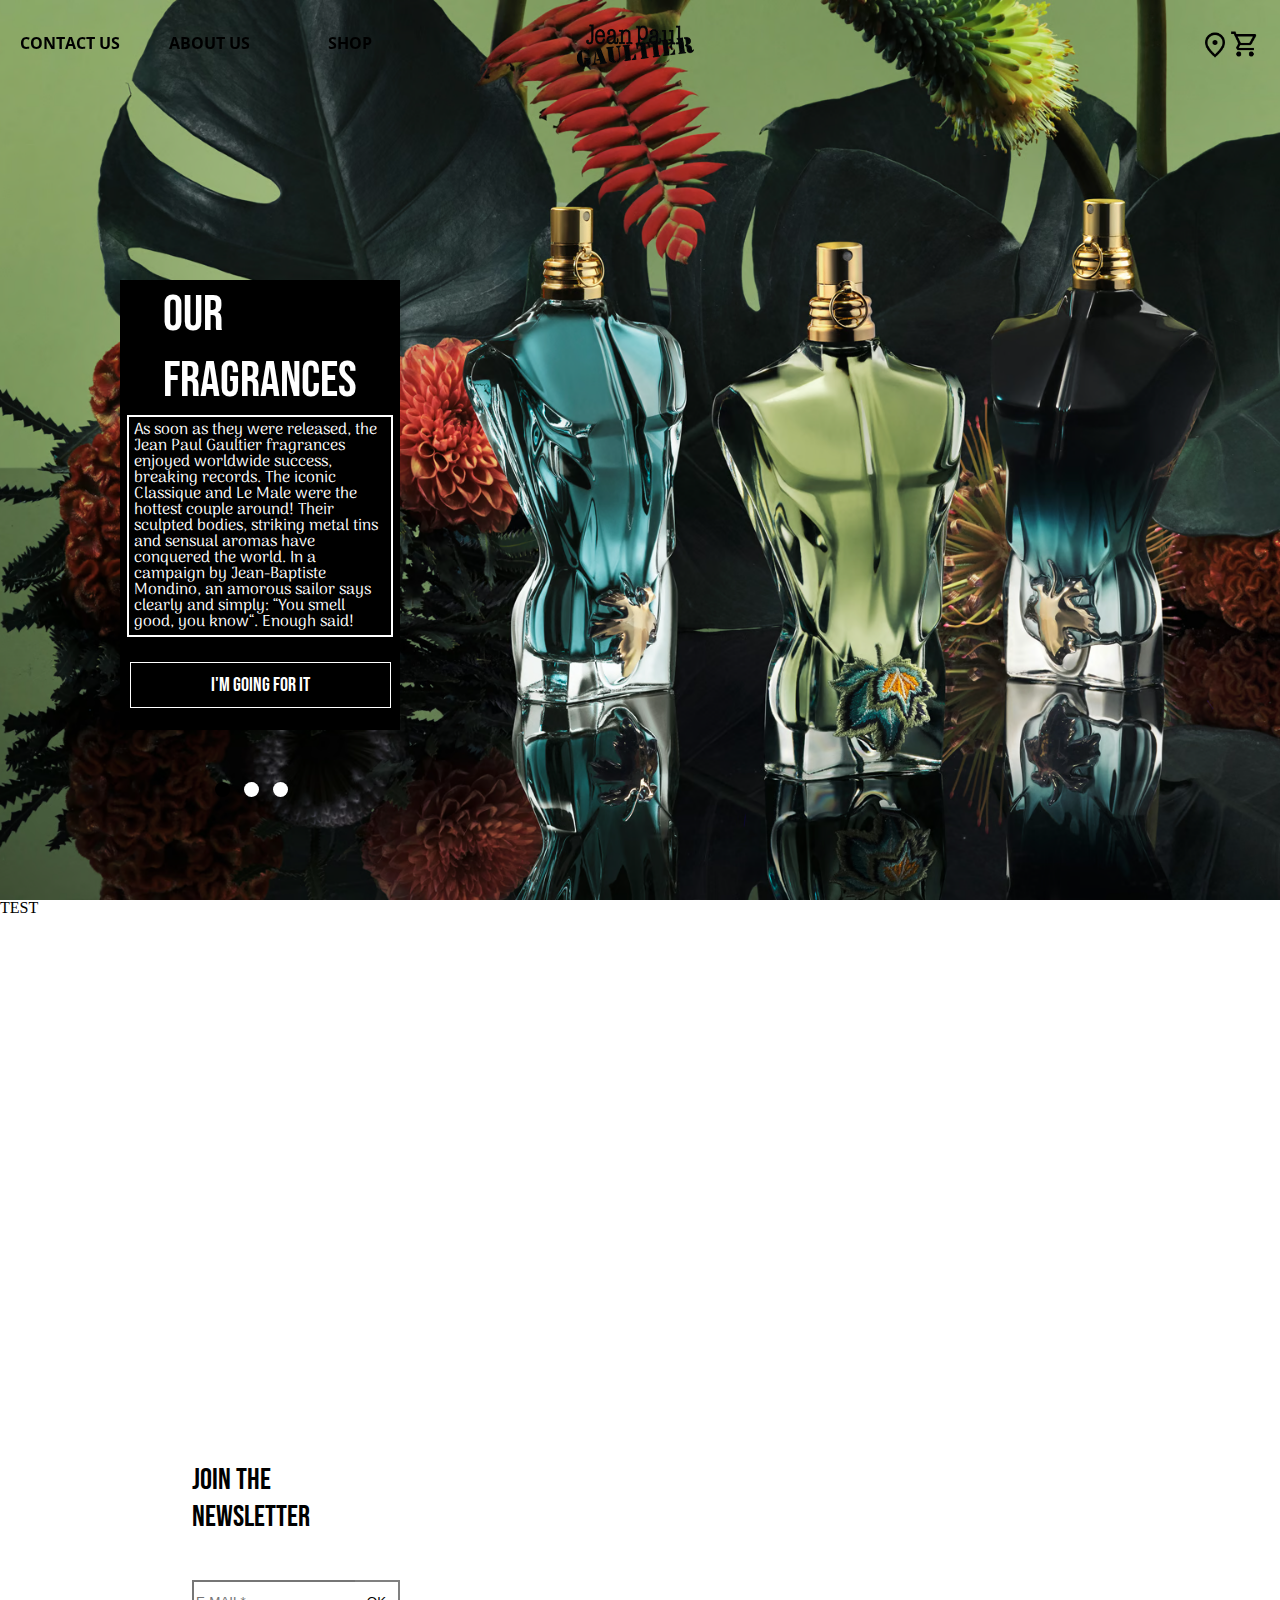
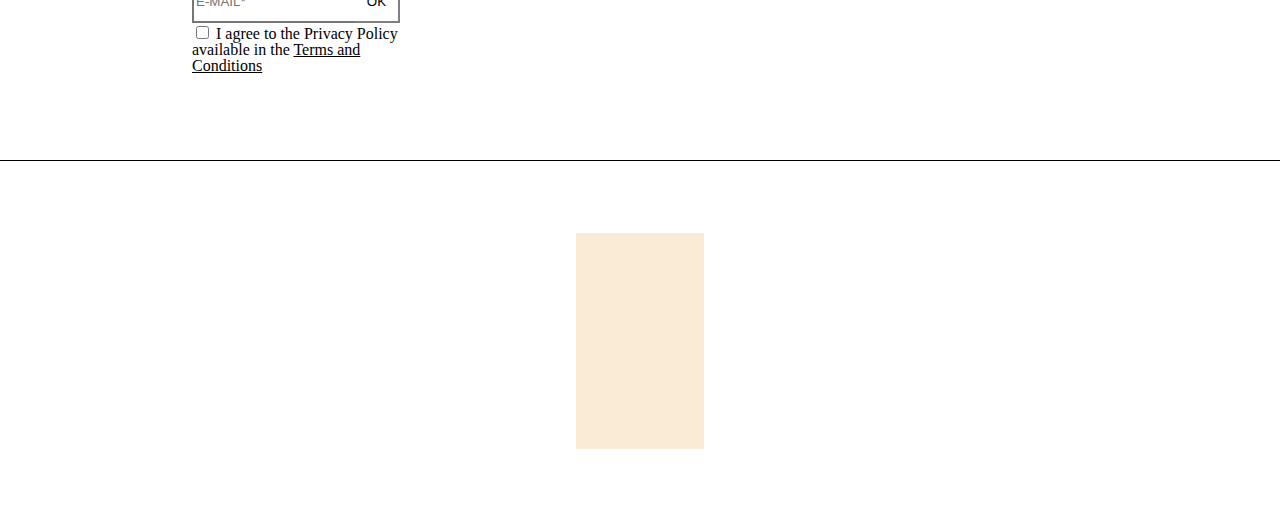
==== Final_Project/index.html @ 3cd8fa8a "Add files via upload" ====
<!doctype html>
<html lang="en">
  
<head>
    <!--Meta datas-->
    <meta charset="utf-8">
    <meta name="viewport" content="width=device-width, initial-scale=1">
    <meta name="description" content="Perfume website">
    <title>Final project</title>
    <meta name="robots" content="noindex, nofollow">
    <link rel="preconnect" href="https://fonts.googleapis.com">
    <link rel="preconnect" href="https://fonts.gstatic.com" crossorigin>
    <link href="https://fonts.googleapis.com/css2?family=Arima:wght@100..700&family=Bebas+Neue&family=Open+Sans:ital,wght@0,300..800;1,300..800&display=swap" rel="stylesheet">
    
    <link rel="stylesheet" href="./CSS/style.css">
    <link rel="stylesheet" href="./CSS/reset.css">
</head>

<body>

<header id="SlideShow">
        
    <section id="TOPheader">
        <div>
            <a href="index.html">CONTACT US</a>
            <a href="index.html">ABOUT US</a>
            <a href="index.html">SHOP</a>
        </div>
        <div>
            <img src="./IMG/Logo.png">
        </div>
        <div>
            <a href="https://www.google.ca/maps/place/Georgian+College/@44.4123166,-79.6716844,16z/data=!3m2!4b1!5s0x882aa372366bb6a5:0xaf35d738add2f7cd!4m6!3m5!1s0x882aa3723e3232f1:0xe6be031a81155c65!8m2!3d44.4123128!4d-79.6691095!16zL20vMDRobWp5?entry=ttu&g_ep=EgoyMDI0MTAxNi4wIKXMDSoASAFQAw%3D%3D">
                <img src="./IMG/location.png">
            </a>
            <button><img src="./IMG/cart.png"></button>
        </div>
    </section>
    
    <div class="slides">
        <div class="slide"></div>
        
        <div class="slide"></div>    
        
        <div class="slide"></div>
        
        <div class="blocks">
            <div class="block1"></div>
            <div class="block2">
                <div>
                    <div>
                        <p>OUR</p><br>
                        <p>FRAGRANCES</p>
                    </div>
                </div>
                <div>
                    <div>
                        <p>As soon as they were released, the Jean Paul Gaultier fragrances enjoyed worldwide success, breaking records. The iconic Classique and Le Male were the hottest couple around! Their sculpted bodies, striking metal tins and sensual aromas have conquered the world. In a campaign by Jean-Baptiste Mondino, an amorous sailor says clearly and simply: “You smell good, you know“. Enough said!</p>
                    </div>
                </div>
                <div>
                    <button>I'M GOING FOR IT</button>
                </div>
            </div>
            <div class="block3"></div>
        </div>

        <div class="dot_container">    
            <span class="dot"></span>
            <span class="dot"></span>
            <span class="dot"></span>
        </div>
    </div>

    

    
    
    
</header>

<p>TEST</p>

<footer>
    <div id="UpperFooter">
        <div id="UpperContainer">
            <div>
                <div>
                    <div>
                        <p>JOIN THE</p>
                        <br>
                        <p>NEWSLETTER</p>
                    </div>
                </div>
                <div>
                    <form action="/submit" method="post" id="emailPost">
                        <input type="email" id="email" name="email" placeholder="E-MAIL*" required>
                        <button type="submit" id="email_submit">OK</button>
                        <input type="checkbox" id="terms" name="terms" required>
                        <label>I agree to the Privacy Policy available in the 
                        <a href="index.html" target="index.html" id="terms_link">Terms and Conditions</a></label>

                      </form>                      
                </div>
            </div>
            <div>

            </div>
            <div>

            </div>
            <div>

            </div>
        </div>
    </div>
    <div id="LowFooter">
        <div id="LowContainer">

        </div>
    </div>
</footer>

<script src="JS/java.js"></script>
</body>
---- Final_Project/CSS/style.css ----
html, body {
    height: 100%;
    margin: 0;
    padding: 0;
}

#SlideShow {
    position: relative; 
    width: 100%;
    height: 100vh; 
    overflow: hidden; 
}

p{
    height:500px;
}

.slide {
    position: absolute; /* Allows stacking on top of each other */
    width: 100%;
    height: 100vh;
    background-size: cover; 
    background-position: center; 
    background-repeat: no-repeat;
    opacity: 0; /* Hide all slides initially */
    transition: opacity 1s ease;
}

.active {
    opacity: 1; /* Show the active slide */
}

/* Ensure your background images are set correctly */
.slide:nth-child(1) {
    background-image: url('../IMG/Background1.avif');
}

.slide:nth-child(2) {
    background-image: url('../IMG/Background2.avif');
}

.slide:nth-child(3) {
    background-image: url('../IMG/Background3.avif');
}


.dot_container{
    position: absolute;
    bottom: 100px;
    left: 210px;
    text-align: center;
    z-index: 9;
}

.dot{
    display: inline-block;
    height: 15px;
    width: 15px;
    margin: 0 5px;
    border-radius: 50%;
    z-index: 10;
    background-color: white;
    cursor: pointer;
}

.dot_active{
    background-color: black;
}

.blocks{
    width: 280px;
    height: 450px;
    z-index: 9;
    position: absolute;
    bottom: 170px;
    left:120px;
}

.block1{
    position: absolute;
    width: 100%;
    height: 100%;
    display: none;
}

.block2{
    position: absolute;
    background-color: black;
    width: 100%;
    height: 100%;
    /*display: none;*/
}

.block2>div:nth-child(1){
    width: 100%;
    height: 30%;
    display:flex;
    align-items:center;
    justify-content:center
}

.block2>div:nth-child(2){
    width: 100%;
    height: 50%;
    display:flex;
    align-items:flex-start;
    justify-content:center;
}

.block2>div:nth-child(2)>div{
    display:flex;
    align-items:center;
    width:90%;
    border: 2px solid white;
    padding:5px
}

.block2>div:nth-child(1)>div>p{
    color: white;
    font-size:50px;
    height:30%;
    font-family: 'Bebas Neue';
}

.blocks2>div:nth-child(1){
    display:flex;
    flex-direction:column;
}

.block2>div:nth-child(2)>div>p{
    color:white;
    height: 50%;
    font-family: 'Arima';
}

.block2>div:nth-child(3){
    height:20%;
    display:flex;
    justify-content:center;
    align-items:center;
}

.block2>div:nth-child(3)>button{
    background-color:black;
    color:white;
    padding-top:10px;
    padding-bottom:10px;
    padding-right:80px;
    padding-left:80px;
    border: 1px solid white;
    font-size:20px;
    cursor: pointer;
    transition: background-color 0.25s;
    font-family: 'Bebas Neue';
}

.block2>div:nth-child(3)>button:hover{
    background-color: white;
    color: black;
}

.block3{
    position: absolute;
    width: 100%;
    height: 100%;
    display: none;
}

.block_active{
    display: block;
}




/* Header Styling */
/* Header style */
#TOPheader {
    display: flex;
    align-items: center;
    justify-content: center;
    width: 100%;
    height: 10vh;
    position: fixed;
    top: 0;
    left: 0;
    z-index: 10;
    transition: background-color 0.5s ease; /* Smooth transition for background-color */
}

/* Transparent header when scrolled */
.white {
    background-color: white; /* Fully transparent */
}



#TOPheader>div{
    display: flex;
    width: 33.3%;
    height: 100%;
    justify-content: center;
    align-items: center;
}



#TOPheader>div:nth-child(1)>a{
    width:33.3%;
    text-align:center;
    position: relative;
    padding-bottom: 5px;
}

#TOPheader > div:nth-child(1) > a::after {
    content: ""; 
    display: block; 
    width: 100%;
    height: 3px;
    background-color: black; 
    position: absolute;
    bottom: 0;
    left: 0;
    transform: scaleX(0);
    transition: transform 0.3s ease;
}

#TOPheader > div:nth-child(1) > a:hover::after {
    transform: scaleX(1);
}

#TOPheader>div>a{
    
    text-decoration: none;
    color: black;
    font-family: "Open Sans";
    font-weight:bold;
}


#TOPheader>div>img{
    width:35%
}

#TOPheader>div:nth-child(3){
    display:flex;
    justify-content:flex-end;
    padding-right:20px;
    width:20
}

#TOPheader>div>a{
    width: 30px;
    float:right
}

#TOPheader>div>a>img{
    width: 100%;
    float:right
}

#TOPheader>div>button{
    padding: 0;           
    border: none;          
    background: none;
    cursor: pointer;
    width:30px;
}


#TOPheader>div>button>img{
    width:100%;
    height:100%;
}

/*Footer*/


footer {
    height: 80vh; /* 30% of the viewport height */
    width: 100%;
    background-color: white; /* Optional: helps visualize the footer */
}

#UpperFooter{
    display: flex;
    height:50%;
    width:100%;
    align-items: center;
    justify-content:center;
    border-bottom-width:1px;
    border-color:black;
    border-style:solid;
}

#UpperContainer{
    display: flex;
    height:80%;
    width: 70%;
    background-color:white
}

#UpperContainer>div{
    width: 25%;
    height: 100%;
}

#UpperContainer>div:nth-child(1){
    background-color: white;
}


#UpperContainer>div:nth-child(1)>div{
    height:50%;
    width:100%;
}

#UpperContainer>div:nth-child(1)>div:nth-child(1){
    display:flex;
    align-items:center;
    justify-content:flex-start;
}

#UpperContainer>div:nth-child(1)>div>div{
    height:60%;
    width:100%;
    font-family: 'Bebas Neue';
    text-align:left;
}

#UpperContainer>div:nth-child(1)>div>div>p{
  height:25%;
  font-size:30px;
}


#email{
    border-style:solid;
    border-right-style:none;
    padding-top:12px;
    padding-bottom:12px;
    width:70%;
    text-align:left;
    float:left;
}

#email:focus{
    border-color: black;
    box-shadow: none;
}


#email_submit{
    background-color:white;
    color:black;
    text-align:center;
    border-style:solid;
    border-left-style:none;   
    padding-top:12px;
    padding-bottom:12px;
    padding-right:12px;
    padding-left:12px;
    border-color: gray;
    transition: background-color 0.25s;
}

#terms_link{
    color:black;
}

#emailPost>label{
    padding-top: 10px;
}

#email_submit:hover{
    background-color: black;
    color: white;
    border-color: black;
}

#UpperContainer>div:nth-child(2){
    background-color: white;
}

#UpperContainer>div:nth-child(3){
    background-color: white;
}

#UpperContainer>div:nth-child(4){
    background-color: white;
}

#LowFooter{
    display: flex;
    height:50%;
    width:100%;
    align-items: center;
    justify-content: center;
}

#LowContainer{
    width:10%;
    height:60%;
    background-color:antiquewhite
}
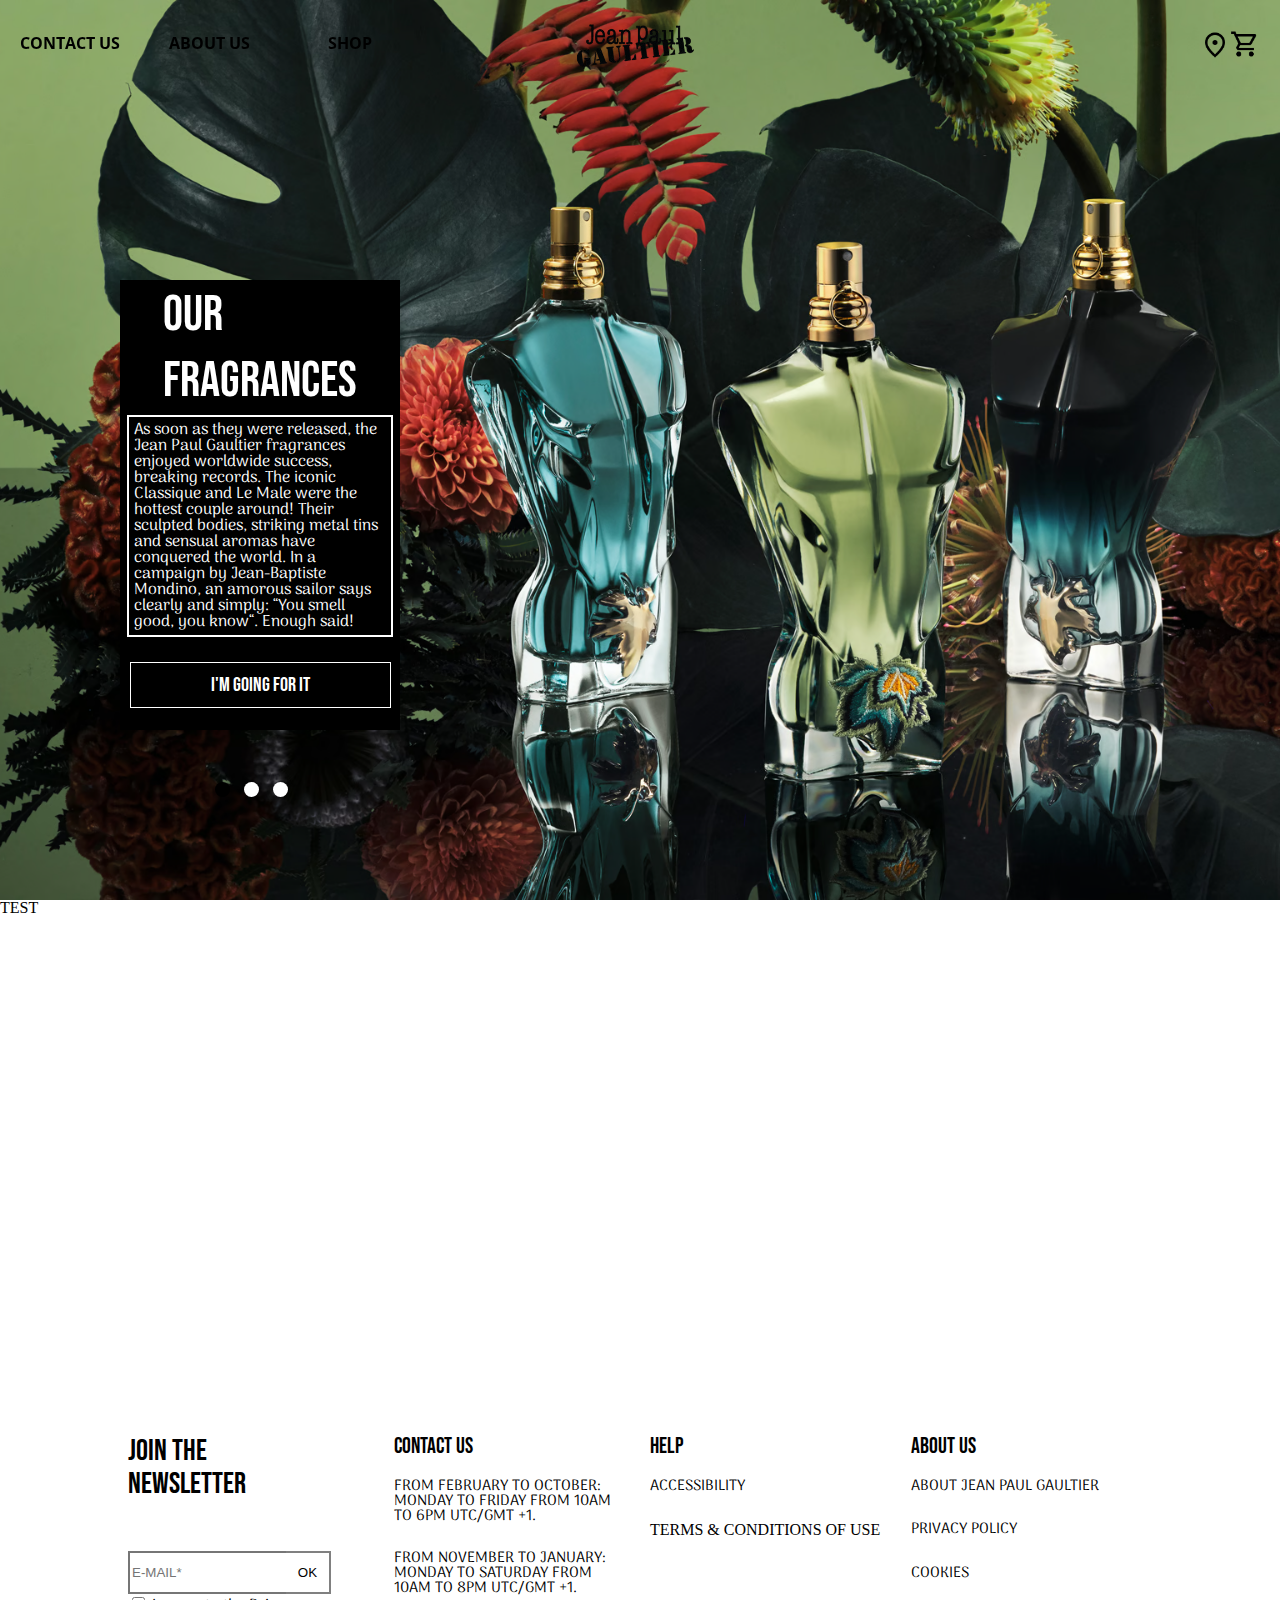
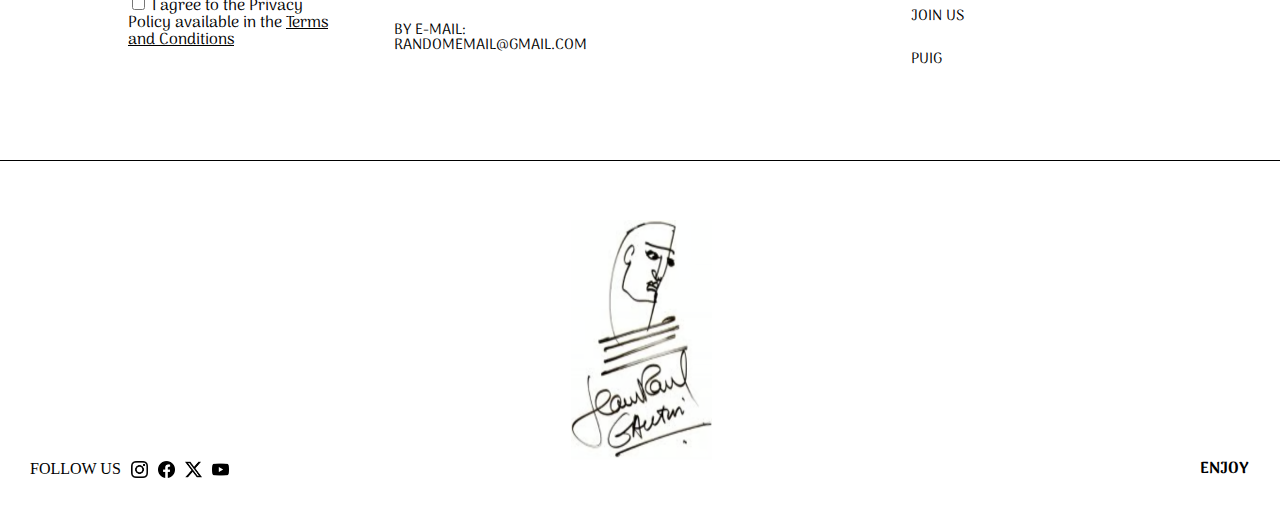
==== commit 5fcf3188: "Add files via upload" ====
--- a/Final_Project/index.html
+++ b/Final_Project/index.html
@@ -5,7 +5,7 @@
     <!--Meta datas-->
     <meta charset="utf-8">
     <meta name="viewport" content="width=device-width, initial-scale=1">
-    <meta name="description" content="Perfume website">
+    <meta name="description" content="Perfume website-Main">
     <title>Final project</title>
     <meta name="robots" content="noindex, nofollow">
     <link rel="preconnect" href="https://fonts.googleapis.com">
@@ -19,24 +19,10 @@
 <body>
 
 <header id="SlideShow">
-        
-    <section id="TOPheader">
-        <div>
-            <a href="index.html">CONTACT US</a>
-            <a href="index.html">ABOUT US</a>
-            <a href="index.html">SHOP</a>
-        </div>
-        <div>
-            <img src="./IMG/Logo.png">
-        </div>
-        <div>
-            <a href="https://www.google.ca/maps/place/Georgian+College/@44.4123166,-79.6716844,16z/data=!3m2!4b1!5s0x882aa372366bb6a5:0xaf35d738add2f7cd!4m6!3m5!1s0x882aa3723e3232f1:0xe6be031a81155c65!8m2!3d44.4123128!4d-79.6691095!16zL20vMDRobWp5?entry=ttu&g_ep=EgoyMDI0MTAxNi4wIKXMDSoASAFQAw%3D%3D">
-                <img src="./IMG/location.png">
-            </a>
-            <button><img src="./IMG/cart.png"></button>
-        </div>
-    </section>
+ 
     
+<div id="GlobalHeader"></div>
+ 
     <div class="slides">
         <div class="slide"></div>
         
@@ -45,7 +31,6 @@
         <div class="slide"></div>
         
         <div class="blocks">
-            <div class="block1"></div>
             <div class="block2">
                 <div>
                     <div>
@@ -62,7 +47,6 @@
                     <button>I'M GOING FOR IT</button>
                 </div>
             </div>
-            <div class="block3"></div>
         </div>
 
         <div class="dot_container">    
@@ -81,45 +65,7 @@
 
 <p>TEST</p>
 
-<footer>
-    <div id="UpperFooter">
-        <div id="UpperContainer">
-            <div>
-                <div>
-                    <div>
-                        <p>JOIN THE</p>
-                        <br>
-                        <p>NEWSLETTER</p>
-                    </div>
-                </div>
-                <div>
-                    <form action="/submit" method="post" id="emailPost">
-                        <input type="email" id="email" name="email" placeholder="E-MAIL*" required>
-                        <button type="submit" id="email_submit">OK</button>
-                        <input type="checkbox" id="terms" name="terms" required>
-                        <label>I agree to the Privacy Policy available in the 
-                        <a href="index.html" target="index.html" id="terms_link">Terms and Conditions</a></label>
-
-                      </form>                      
-                </div>
-            </div>
-            <div>
-
-            </div>
-            <div>
-
-            </div>
-            <div>
-
-            </div>
-        </div>
-    </div>
-    <div id="LowFooter">
-        <div id="LowContainer">
-
-        </div>
-    </div>
-</footer>
+<div id="GlobalFooter"></div>
 
 <script src="JS/java.js"></script>
 </body>--- a/Final_Project/CSS/style.css
+++ b/Final_Project/CSS/style.css
@@ -11,6 +11,7 @@
     overflow: hidden; 
 }
 
+/*remove later*/
 p{
     height:500px;
 }
@@ -138,6 +139,25 @@
     display:flex;
     justify-content:center;
     align-items:center;
+}
+
+.block1>div:nth-child(3)>button{
+    background-color:black;
+    color:white;
+    padding-top:10px;
+    padding-bottom:10px;
+    padding-right:80px;
+    padding-left:80px;
+    border: 1px solid white;
+    font-size:20px;
+    cursor: pointer;
+    transition: background-color 0.25s;
+    font-family: 'Bebas Neue';
+}
+
+.block1>div:nth-child(3)>button:hover{
+    background-color: white;
+    color: black;
 }
 
 .block2>div:nth-child(3)>button{
@@ -154,7 +174,27 @@
     font-family: 'Bebas Neue';
 }
 
+
 .block2>div:nth-child(3)>button:hover{
+    background-color: white;
+    color: black;
+}
+
+.block3>div:nth-child(3)>button{
+    background-color:black;
+    color:white;
+    padding-top:10px;
+    padding-bottom:10px;
+    padding-right:80px;
+    padding-left:80px;
+    border: 1px solid white;
+    font-size:20px;
+    cursor: pointer;
+    transition: background-color 0.25s;
+    font-family: 'Bebas Neue';
+}
+
+.block3>div:nth-child(3)>button:hover{
     background-color: white;
     color: black;
 }
@@ -273,6 +313,172 @@
     height:100%;
 }
 
+/*Main start*/
+
+/*Main end*/
+
+/*Product 1 start*/
+
+/*Product 1 end*/
+
+#MastheadP2{
+    position: relative; 
+    width: 100%;
+    height: 100vh; 
+    overflow: hidden;
+    background-image: url("../IMG/Product2IMG.jpg");
+    background-size: cover;
+    background-position: center;
+    background-repeat: no-repeat;
+}
+
+#P2block{
+    width: 280px;
+    height: 450px;
+    z-index: 9;
+
+    position: absolute;
+    bottom: 120px;
+    right:120px;
+    background-color: black;
+}
+
+#P2block>div:nth-child(1){
+    width: 100%;
+    height: 30%;
+    padding-bottom: 10px;
+}
+
+#P2block>div:nth-child(2){
+    width: 100%;
+    height: 70%;
+    padding-top: 10px;
+    text-align: left;
+}
+
+#P2block>div:nth-child(1){
+    display: flex;
+    justify-content: right;
+    align-items: center;
+}
+
+#P2block>div>div{
+    height: 50%;
+    width: 90%;
+    text-align: left;
+}
+
+#P2block>div>div>p{
+    height: 10%;
+    width: 85%;
+    color: white;
+    font-size: 50px;
+    font-family: 'Bebas Neue';
+}
+
+#P2block>div:nth-child(2)>p{
+    width:100%;
+    height: 10%;
+    width: 85%;
+    color: white;
+    font-size: 19px;
+    font-family: 'Arima';
+    padding-left: 20px;
+    font-weight: bold;
+    letter-spacing: 1px;
+}
+
+#MainContainer{
+    display: flex;
+    height:100vh;
+    width:100%;
+    padding-top: 10px;
+}
+
+#MainContainer>div{
+    height:100%;
+    width:50%;
+    display: flex;
+    justify-content: center;
+    align-items: center;
+}
+
+#leftDIV>img{
+    height: 90%;
+    width: auto;
+}
+
+#P2buyBlock{
+    height:70%;
+    width:50%;
+    background-color: #8C3E92;
+}
+
+#P2buyBlock>div:nth-child(1){
+    display: flex;
+    height: 50%;
+    width: 100%;
+    align-items: center;
+    justify-content: center;
+    padding-top: 15px;
+}
+
+#P2buyBlock>div:nth-child(1)>video{
+   height: 100%;
+   width: 100%;
+}
+
+#P2buyBlock>div:nth-child(2){
+    width: 100%;
+    height: 15%;
+    text-align: center;
+    padding-top: 10px;
+}
+
+#P2buyBlock>div:nth-child(2)>p:nth-child(1){
+    font-family: 'Bebas Neue';
+    font-size: 45px;
+    width: 100%;
+    height: 50%;
+}
+
+#P2buyBlock>div:nth-child(2)>p:nth-child(2){
+    font-family: 'Bebas Neue';
+    font-size: 20px;
+    width: 100%;
+    height: 50%;
+    padding-top: 5px;
+}
+
+#P2buyBlock>div:nth-child(3){
+    width: 100%;
+    height: 10%;
+    display: flex;
+    justify-content: space-around;
+    align-items: center;
+}
+
+    #P2buyBlock>div:nth-child(3)>button{
+        width: 60px;
+        height: 60px;
+        border: 2px solid black; 
+        font-family: 'Bebas Neue';
+        font-size: large;
+        transition: background-color 0.25s, color 0.25s, box-shadow 0.3s; 
+
+    }
+
+    #P2buyBlock>div:nth-child(3)>button:hover{
+        color: white;
+        background-color: black;
+    }
+
+
+
+
+
+
+
 /*Footer*/
 
 
@@ -296,29 +502,59 @@
 #UpperContainer{
     display: flex;
     height:80%;
-    width: 70%;
+    width: 80%;
     background-color:white
 }
 
-#UpperContainer>div{
+#UpperContainer>div:nth-child(1){
     width: 25%;
     height: 100%;
-}
-
-#UpperContainer>div:nth-child(1){
+    padding-right: 10px;
     background-color: white;
+    
+}
+
+#UpperContainer>div:nth-child(2){
+    width: 25%;
+    height: 100%;
+    padding-left: 10px;
+    padding-right: 10px;
+}
+
+#UpperContainer>div:nth-child(3){
+    width: 25%;
+    height: 100%;
+    padding-left: 10px;
+    padding-right: 10px;;
+}
+
+#UpperContainer>div:nth-child(4){
+    width: 25%;
+    height: 100%;
+    padding-left: 10px;
+    
+}
+
+#UpperContainer>div:nth-child(4)>p:nth-child(1){
+    font-family: 'Bebas Neue';
+    font-size: 22px;
+}
+
+#UpperContainer>div:nth-child(4)>p:nth-child(1){
+    font-family: 'Bebas Neue';
+    font-size: 22px;
 }
 
 
 #UpperContainer>div:nth-child(1)>div{
     height:50%;
-    width:100%;
+    width:90%;
 }
 
 #UpperContainer>div:nth-child(1)>div:nth-child(1){
     display:flex;
-    align-items:center;
     justify-content:flex-start;
+    height:40%;
 }
 
 #UpperContainer>div:nth-child(1)>div>div{
@@ -364,11 +600,19 @@
     transition: background-color 0.25s;
 }
 
+
+
+#terms {
+    accent-color: black;
+}
+
+
 #terms_link{
     color:black;
 }
 
 #emailPost>label{
+    font-family: 'Arima';
     padding-top: 10px;
 }
 
@@ -380,6 +624,30 @@
 
 #UpperContainer>div:nth-child(2){
     background-color: white;
+    display: flex;
+    align-items: center;
+    justify-content: center;
+}
+
+#UpperContainer>div:nth-child(2)>div{
+    height: 100%;
+    width: 100%;
+    padding-left: 5px;
+    padding-right: 5px;
+}
+
+#UpperContainer>div:nth-child(2)>div>p{
+    height: 25%;
+    width: 100%;
+    font-size: 15px;
+    font-family: 'Arima';
+}
+
+#UpperContainer>div:nth-child(2)>div>p:nth-child(1){
+    height: 15%;
+    width: 100%;
+    font-family: 'Bebas Neue';
+    font-size: 22px;
 }
 
 #UpperContainer>div:nth-child(3){
@@ -390,18 +658,103 @@
     background-color: white;
 }
 
+
+#UpperContainer>div:nth-child(3)>p:nth-child(1){
+    height:15%;
+    width:100%;
+    font-family: 'Bebas Neue';
+    font-size: 22px;
+}
+
+#UpperContainer>div:nth-child(3)>p:nth-child(2){
+    height:15%;
+    width:100%;
+    font-family: 'Arima';
+    font-size: 15px;
+}
+
+#UpperContainer>div:nth-child(4)>p{
+    height: 15%;
+    width: 100%;
+    font-size: 15px;
+    font-family: 'Arima';
+}
+
+#UpperContainer>div:nth-child(4)>p:nth-child(1){
+    height: 15%;
+    width: 100%;
+    font-size: 22px;
+    font-family: 'Bebas Neue';
+}
+
+
+
+
 #LowFooter{
-    display: flex;
     height:50%;
     width:100%;
-    align-items: center;
+    display: flex;
+}
+
+#LowFooter>div{
+    height: 100%;
+    width:33.3%;
+}
+
+#LowFooter>div:nth-child(1){
+    position: relative;
+}
+
+#LowFooter>div>p{
+    height: 10px;
+    width: auto;
+}
+
+
+
+#LowFooter>div:nth-child(2){
+    display: flex;
     justify-content: center;
-}
-
-#LowContainer{
-    width:10%;
-    height:60%;
-    background-color:antiquewhite
-}
-
-
+    align-items: center;
+}
+
+#LowFooter>div:nth-child(2)>img{
+    height: 75%;
+    width: 50%;
+}
+
+#media{
+    display: flex;
+    height: 10px;
+    width:50px;
+    width: auto;
+    position: absolute;
+    bottom: 50px;
+    left: 30px;
+}
+
+#media>img{
+    height:17px;
+    padding-left:10px;
+}
+
+#media>p{
+    height: 100%;
+    font-family: 'Bebas Nue';
+}
+
+#LowFooter>div:nth-child(3){
+    position: relative;
+}
+
+#LowFooter>div:nth-child(3)>p{
+    height: 10px;
+    width: auto;
+    position: absolute;
+    bottom: 50px;
+    right: 30px;
+    font-family: 'Arima';
+    font-weight: bold;
+}
+
+
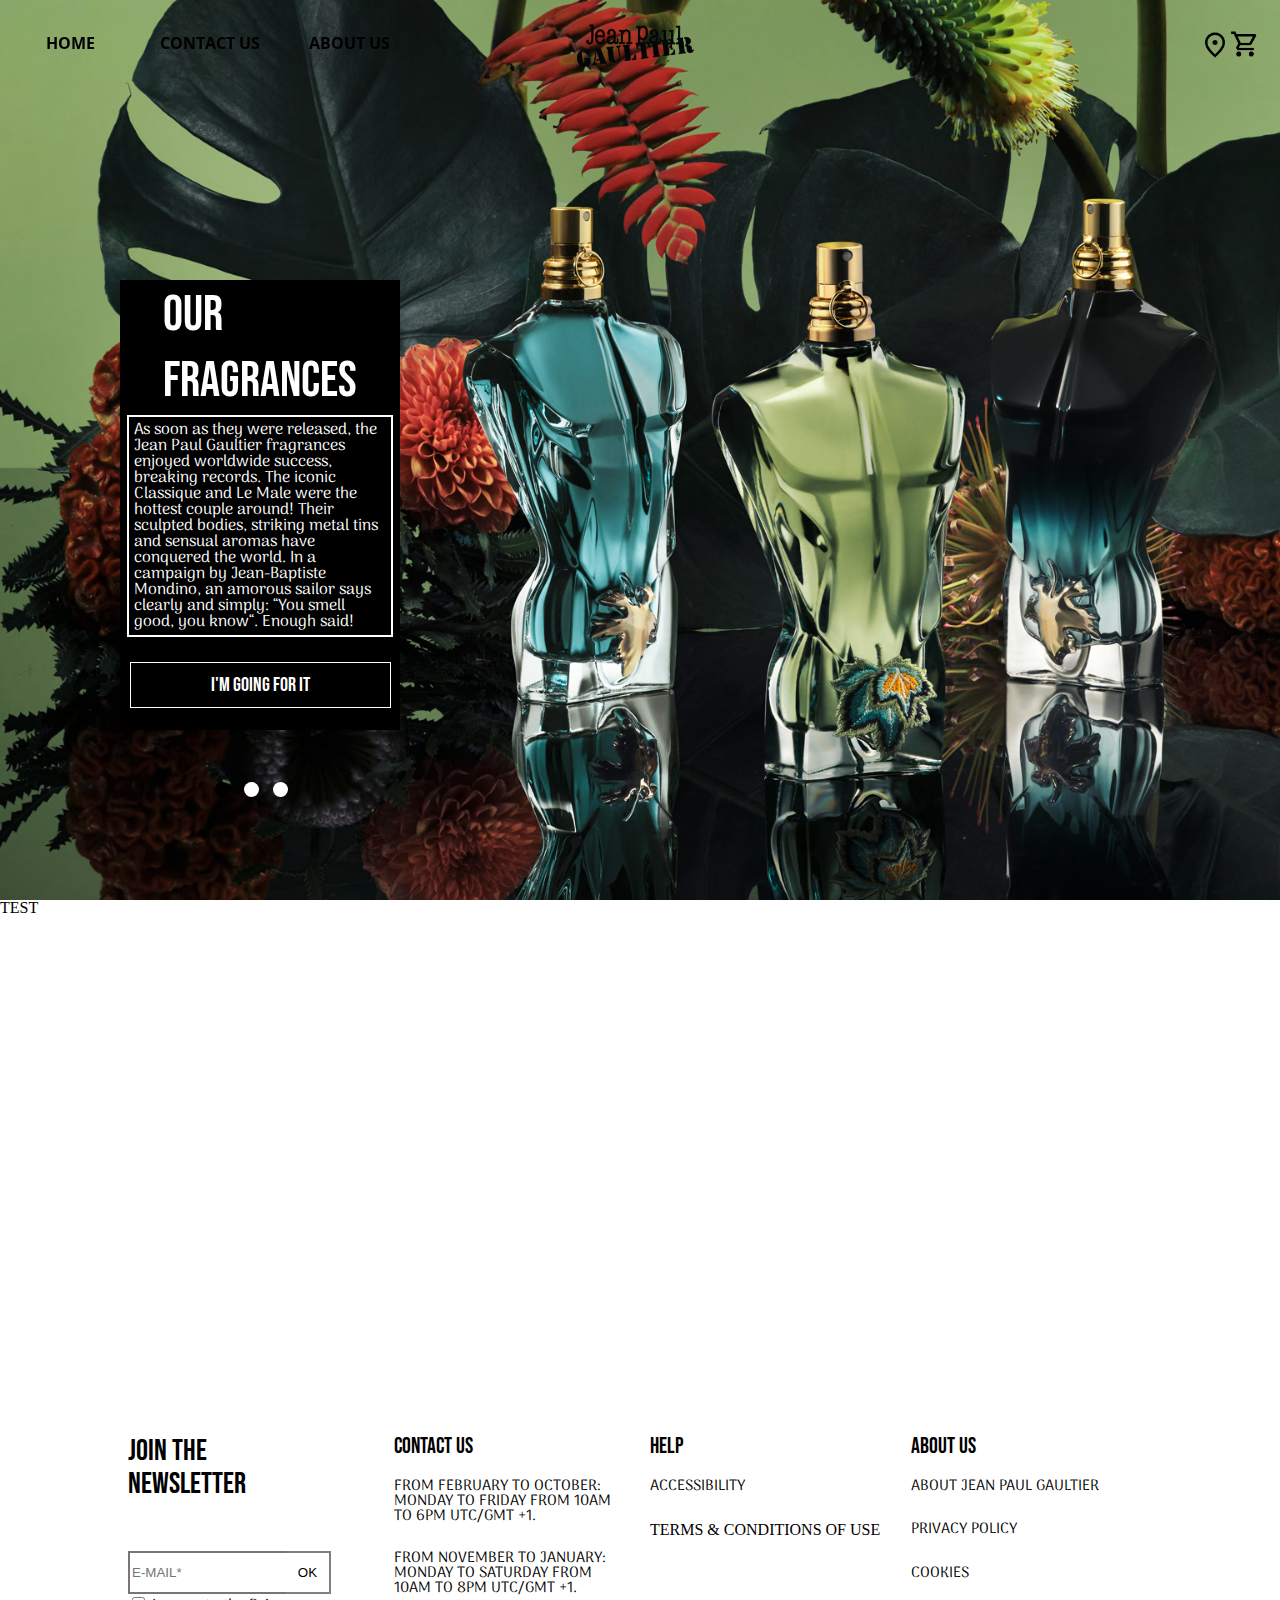
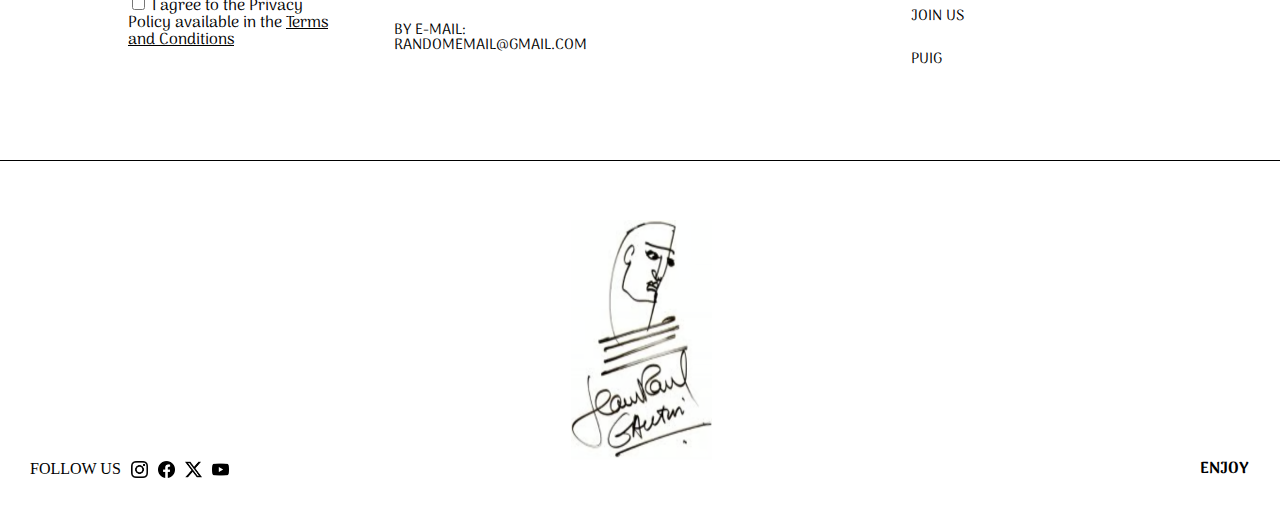
==== commit 21e10488: "Add files via upload" ====
--- a/Final_Project/index.html
+++ b/Final_Project/index.html
@@ -55,11 +55,6 @@
             <span class="dot"></span>
         </div>
     </div>
-
-    
-
-    
-    
     
 </header>
 
--- a/Final_Project/CSS/style.css
+++ b/Final_Project/CSS/style.css
@@ -211,10 +211,7 @@
 }
 
 
-
-
 /* Header Styling */
-/* Header style */
 #TOPheader {
     display: flex;
     align-items: center;
@@ -269,12 +266,16 @@
     transform: scaleX(1);
 }
 
-#TOPheader>div>a{
-    
+.headerA{
     text-decoration: none;
     color: black;
+    /*color: white;*/
     font-family: "Open Sans";
     font-weight:bold;
+}
+
+.headerA_scrolled{
+    color: black;
 }
 
 
@@ -316,168 +317,6 @@
 /*Main start*/
 
 /*Main end*/
-
-/*Product 1 start*/
-
-/*Product 1 end*/
-
-#MastheadP2{
-    position: relative; 
-    width: 100%;
-    height: 100vh; 
-    overflow: hidden;
-    background-image: url("../IMG/Product2IMG.jpg");
-    background-size: cover;
-    background-position: center;
-    background-repeat: no-repeat;
-}
-
-#P2block{
-    width: 280px;
-    height: 450px;
-    z-index: 9;
-
-    position: absolute;
-    bottom: 120px;
-    right:120px;
-    background-color: black;
-}
-
-#P2block>div:nth-child(1){
-    width: 100%;
-    height: 30%;
-    padding-bottom: 10px;
-}
-
-#P2block>div:nth-child(2){
-    width: 100%;
-    height: 70%;
-    padding-top: 10px;
-    text-align: left;
-}
-
-#P2block>div:nth-child(1){
-    display: flex;
-    justify-content: right;
-    align-items: center;
-}
-
-#P2block>div>div{
-    height: 50%;
-    width: 90%;
-    text-align: left;
-}
-
-#P2block>div>div>p{
-    height: 10%;
-    width: 85%;
-    color: white;
-    font-size: 50px;
-    font-family: 'Bebas Neue';
-}
-
-#P2block>div:nth-child(2)>p{
-    width:100%;
-    height: 10%;
-    width: 85%;
-    color: white;
-    font-size: 19px;
-    font-family: 'Arima';
-    padding-left: 20px;
-    font-weight: bold;
-    letter-spacing: 1px;
-}
-
-#MainContainer{
-    display: flex;
-    height:100vh;
-    width:100%;
-    padding-top: 10px;
-}
-
-#MainContainer>div{
-    height:100%;
-    width:50%;
-    display: flex;
-    justify-content: center;
-    align-items: center;
-}
-
-#leftDIV>img{
-    height: 90%;
-    width: auto;
-}
-
-#P2buyBlock{
-    height:70%;
-    width:50%;
-    background-color: #8C3E92;
-}
-
-#P2buyBlock>div:nth-child(1){
-    display: flex;
-    height: 50%;
-    width: 100%;
-    align-items: center;
-    justify-content: center;
-    padding-top: 15px;
-}
-
-#P2buyBlock>div:nth-child(1)>video{
-   height: 100%;
-   width: 100%;
-}
-
-#P2buyBlock>div:nth-child(2){
-    width: 100%;
-    height: 15%;
-    text-align: center;
-    padding-top: 10px;
-}
-
-#P2buyBlock>div:nth-child(2)>p:nth-child(1){
-    font-family: 'Bebas Neue';
-    font-size: 45px;
-    width: 100%;
-    height: 50%;
-}
-
-#P2buyBlock>div:nth-child(2)>p:nth-child(2){
-    font-family: 'Bebas Neue';
-    font-size: 20px;
-    width: 100%;
-    height: 50%;
-    padding-top: 5px;
-}
-
-#P2buyBlock>div:nth-child(3){
-    width: 100%;
-    height: 10%;
-    display: flex;
-    justify-content: space-around;
-    align-items: center;
-}
-
-    #P2buyBlock>div:nth-child(3)>button{
-        width: 60px;
-        height: 60px;
-        border: 2px solid black; 
-        font-family: 'Bebas Neue';
-        font-size: large;
-        transition: background-color 0.25s, color 0.25s, box-shadow 0.3s; 
-
-    }
-
-    #P2buyBlock>div:nth-child(3)>button:hover{
-        color: white;
-        background-color: black;
-    }
-
-
-
-
-
-
 
 /*Footer*/
 
@@ -758,3 +597,450 @@
 }
 
 
+/*Product 1 start*/
+
+/*Product 1 end*/
+
+/*Product 2 start*/
+
+#MastheadP2{
+    position: relative; 
+    width: 100%;
+    height: 100vh; 
+    overflow: hidden;
+    background-image: url("../IMG/Product2IMG.jpg");
+    background-size: cover;
+    background-position: center;
+    background-repeat: no-repeat;
+}
+
+#P2block{
+    width: 280px;
+    height: 450px;
+    z-index: 9;
+
+    position: absolute;
+    bottom: 120px;
+    right:120px;
+    background-color: black;
+}
+
+#P2block>div:nth-child(1){
+    width: 100%;
+    height: 30%;
+    padding-bottom: 10px;
+}
+
+#P2block>div:nth-child(2){
+    width: 100%;
+    height: 70%;
+    padding-top: 10px;
+    text-align: left;
+}
+
+#P2block>div:nth-child(1){
+    display: flex;
+    justify-content: right;
+    align-items: center;
+}
+
+#P2block>div>div{
+    height: 50%;
+    width: 90%;
+    text-align: left;
+}
+
+#P2block>div>div>p{
+    height: 10%;
+    width: 85%;
+    color: white;
+    font-size: 50px;
+    font-family: 'Bebas Neue';
+}
+
+#P2block>div:nth-child(2)>p{
+    width:100%;
+    height: 10%;
+    width: 85%;
+    color: white;
+    font-size: 19px;
+    font-family: 'Arima';
+    padding-left: 20px;
+    font-weight: bold;
+    letter-spacing: 1px;
+}
+
+#MainContainer{
+    display: flex;
+    height:100vh;
+    width:100%;
+    padding-top: 10px;
+}
+
+#MainContainer>div{
+    height:100%;
+    width:50%;
+    display: flex;
+    justify-content: center;
+    align-items: center;
+}
+
+#leftDIV>img{
+    height: 90%;
+    width: auto;
+}
+
+#P2buyBlock{
+    height:70%;
+    width:50%;
+    background-color: #8C3E92;
+}
+
+#P2buyBlock>div:nth-child(1){
+    display: flex;
+    height: 50%;
+    width: 100%;
+    align-items: center;
+    justify-content: center;
+    padding-top: 15px;
+}
+
+#P2buyBlock>div:nth-child(1)>video{
+   height: 100%;
+   width: 100%;
+}
+
+#P2buyBlock>div:nth-child(2){
+    width: 100%;
+    height: 15%;
+    text-align: center;
+    padding-top: 10px;
+}
+
+#P2buyBlock>div:nth-child(2)>p:nth-child(1){
+    font-family: 'Bebas Neue';
+    font-size: 45px;
+    width: 100%;
+    height: 50%;
+}
+
+#P2buyBlock>div:nth-child(2)>p:nth-child(2){
+    font-family: 'Bebas Neue';
+    font-size: 20px;
+    width: 100%;
+    height: 50%;
+    padding-top: 5px;
+}
+
+#P2buyBlock>div:nth-child(3){
+    width: 100%;
+    height: 10%;
+    display: flex;
+    justify-content: space-around;
+    align-items: center;
+}
+
+    #P2buyBlock>div:nth-child(3)>button{
+        width: 60px;
+        height: 60px;
+        border: 2px solid black; 
+        font-family: 'Bebas Neue';
+        font-size: large;
+        transition: background-color 0.25s, color 0.25s, box-shadow 0.3s; 
+
+    }
+
+    #P2buyBlock>div:nth-child(3)>button:hover{
+        color: white;
+        background-color: black;
+    }
+
+    .P2active {
+        color: white;
+        background-color: black;
+    }
+
+    #P2buyBlock>div:nth-child(4){
+        height: 22%;
+        width: 100%;
+        display: flex;
+        align-items: center;
+        justify-content: center;
+    }
+
+    #P2buyBlock>div:nth-child(4)>button{
+        height: 60px;
+        width: 150px;
+        border: 2px solid black;
+        font-family: 'Bebas Neue';
+        font-size: 3vh;
+        transition: background-color 0.25s, color 0.25s, box-shadow 0.3s;
+    }
+
+    #P2buyBlock>div:nth-child(4)>button:hover{
+        background-color: black;
+        color: white;
+    }
+
+/*Product 2 end*/
+
+/*Product 3 start*/
+
+/*Product 3 end*/
+
+/*Product 4 start*/
+
+/*Product 4 end*/
+
+/*Product 5 start*/
+
+/*Product 5 end*/
+
+/*About us start*/
+
+#AboutUS_Mast{
+    position: relative;
+    width: 100%;
+    height: 100vh;
+    background-image: url(../IMG/AboutUSmast.avif);
+    background-repeat: no-repeat;
+    background-position: center;
+    background-size: cover;
+}
+
+#AboutUS_Mast > h1 {
+    font-family: 'Bebas Neue';
+    font-size: 30vh;
+    position: absolute;
+    bottom: 40px;
+    left: 21.5%;
+    /* Set the text color to black */
+    color: transparent; /* The text will remain black */
+    /* Apply the moving white stripe using linear-gradient */
+    background: linear-gradient(90deg, black 20%, white 60%, black 20%, white 60%, black 20%);
+    background-size: 200% 100%; /* Makes the gradient twice the width of the text */
+    background-position: 100% 0; /* Start the gradient on the far right */
+    /* Clip the background gradient to the text only */
+    -webkit-background-clip: text; /* Clip the background to the text itself */
+    background-clip: text; /* Also ensure cross-browser support */
+    animation: stripeMove 3s linear infinite; /* Animation to move the stripe */
+}
+
+/* Animation to move the white stripe */
+@keyframes stripeMove {
+    0% {
+        background-position: 100% 0; /* Start the stripe off-screen on the right */
+    }
+    100% {
+        background-position: -100% 0; /* Move the stripe completely to the left */
+    }
+}
+
+#ContactUSblock{
+    height: 150vh;
+    width: 100%;
+}
+
+#ContactUSblock>div:nth-child(1){
+    height: 30%;
+    width: 100%;
+}
+
+#ContactUSblock>div{
+    display: flex;
+    justify-content: space-evenly;
+    align-items: center;
+    flex-direction: column;
+}
+
+#ContactUSblock>div:nth-child(2){
+    height: 70%;
+    width: 100%;
+}
+
+#ContactUSblock>div>h2{
+    font-family: 'Bebas Neue';
+    font-size: 10vh;
+}
+
+#ContactUSblock>div>h3{
+    font-family: 'Arima';
+    width: 70vW;
+    text-align: center;
+    letter-spacing: 1px;
+}
+
+#ContactUSblock>div>h4{
+    font-family: 'Arima';
+    width: 70vW;
+    text-align: center;
+    letter-spacing: 1px;
+}
+
+#ContactUSblock>div>h5{
+    font-family: 'Arima';
+    width: 70vW;
+    text-align: center;
+    letter-spacing: 1px;
+    font-weight: bold;
+}
+
+#ContactUSblock>div>h6{
+    font-family: 'Bebas Neue';
+    font-size: 10vh;
+    letter-spacing: 5px;
+    color: white; 
+    text-shadow: 
+        1px 1px 0 black, 
+        -1px 1px 0 black, 
+        1px -1px 0 black, 
+        -1px -1px 0 black;
+    transition: text-shadow 0.2s;
+}
+
+#ContactUSblock>div>h6:hover{
+    color: black; 
+    text-shadow: 
+        1px 1px 0 white,
+        -1px 1px 0 white,
+        1px -1px 0 white, 
+        -1px -1px 0 white;
+}
+
+
+#ContactUSblock>div>img{
+    width: 50%;
+}
+
+
+/*About us end*/
+
+/*Contact us start*/
+
+#ContactMast{
+    height: 100vh;
+    position: relative;
+    background-image: url(../IMG/ContactBackground.jpg);
+}
+
+
+#textContainer {
+    position: relative;
+    top: 50%; /* Center vertically */
+    width: 100%; /* Full width of the screen */
+    transform: translateY(-50%); /* Center the text container */
+    overflow: hidden; /* Hide overflow */
+    white-space: nowrap; /* Keep text on one line */
+}
+
+#LoopingText {
+    display: inline-block;
+    animation: scroll 10s linear infinite; /* Adjust speed to match length */
+    font-size: 5rem;
+    font-family: Arial, sans-serif;
+    color: black;
+    white-space: nowrap; /* Prevent wrapping */
+}
+
+/* Duplicate for seamless scrolling */
+#LoopingText span {
+    display: inline-block;
+    padding-right: 1rem; /* Spacing between words */
+    font-family: 'Bebas Neue';
+    color: white;
+}
+
+#ContactMast img{
+    height: 80%;
+    position: absolute;
+    bottom: 0px;
+    left: 45%;
+}
+
+@keyframes scroll {
+    0% {
+        transform: translateX(0); /* Start from initial position */
+    }
+    100% {
+        transform: translateX(-100%); /* Move completely out of view */
+    }
+}
+
+#ContactMain{
+    height: 120vh;
+    width: 100%;
+}
+
+#ContactMain div:nth-child(1){
+    height: 30%;
+    display: flex;
+    justify-content: center;
+    align-items: center;
+}
+
+#ContactMain div h2{
+    font-family: 'Bebas Neue';
+    font-size: 7vh;
+}
+
+#ContactMain div:nth-child(2){
+    height: 50%;
+    width: 100%;
+    display: flex;
+    justify-content: center;
+    align-items: center;
+    position: relative;
+}
+#ContactMain div form{
+    display: flex;
+    flex-direction: column;
+    height: 70%;
+    justify-content: space-between;
+    text-align: center;
+    position: absolute;
+    top: 0px;
+}
+
+#Cemail,#Cphone,#Ccomment{
+    font-family: 'Bebas Neue';
+}
+
+#Cemail2,#Cphone2,#Ccomment2{
+    font-family: 'Arima';
+    border-style:solid;
+    padding-top:12px;
+    padding-bottom:12px;
+    text-align:center;
+    float:left;
+}
+
+#Csubmit2{
+        background-color:white;
+        color:black;
+        text-align:center;
+        border-style:solid;
+        padding-top:12px;
+        padding-bottom:12px;
+        padding-right:12px;
+        padding-left:12px;
+        border-color: gray;
+        transition: background-color 0.25s;
+}
+
+#Csubmit2:hover{
+    background-color: black;
+    color: white;
+}
+
+#ContactMain>div:nth-child(3){
+    height: 20%;
+    text-align: center;
+}
+
+#ContactMain>div>h3>a{
+    font-family: 'Bebas Neue';
+    font-size: 7vh;
+    color: black;
+}
+
+/*Contact us end*/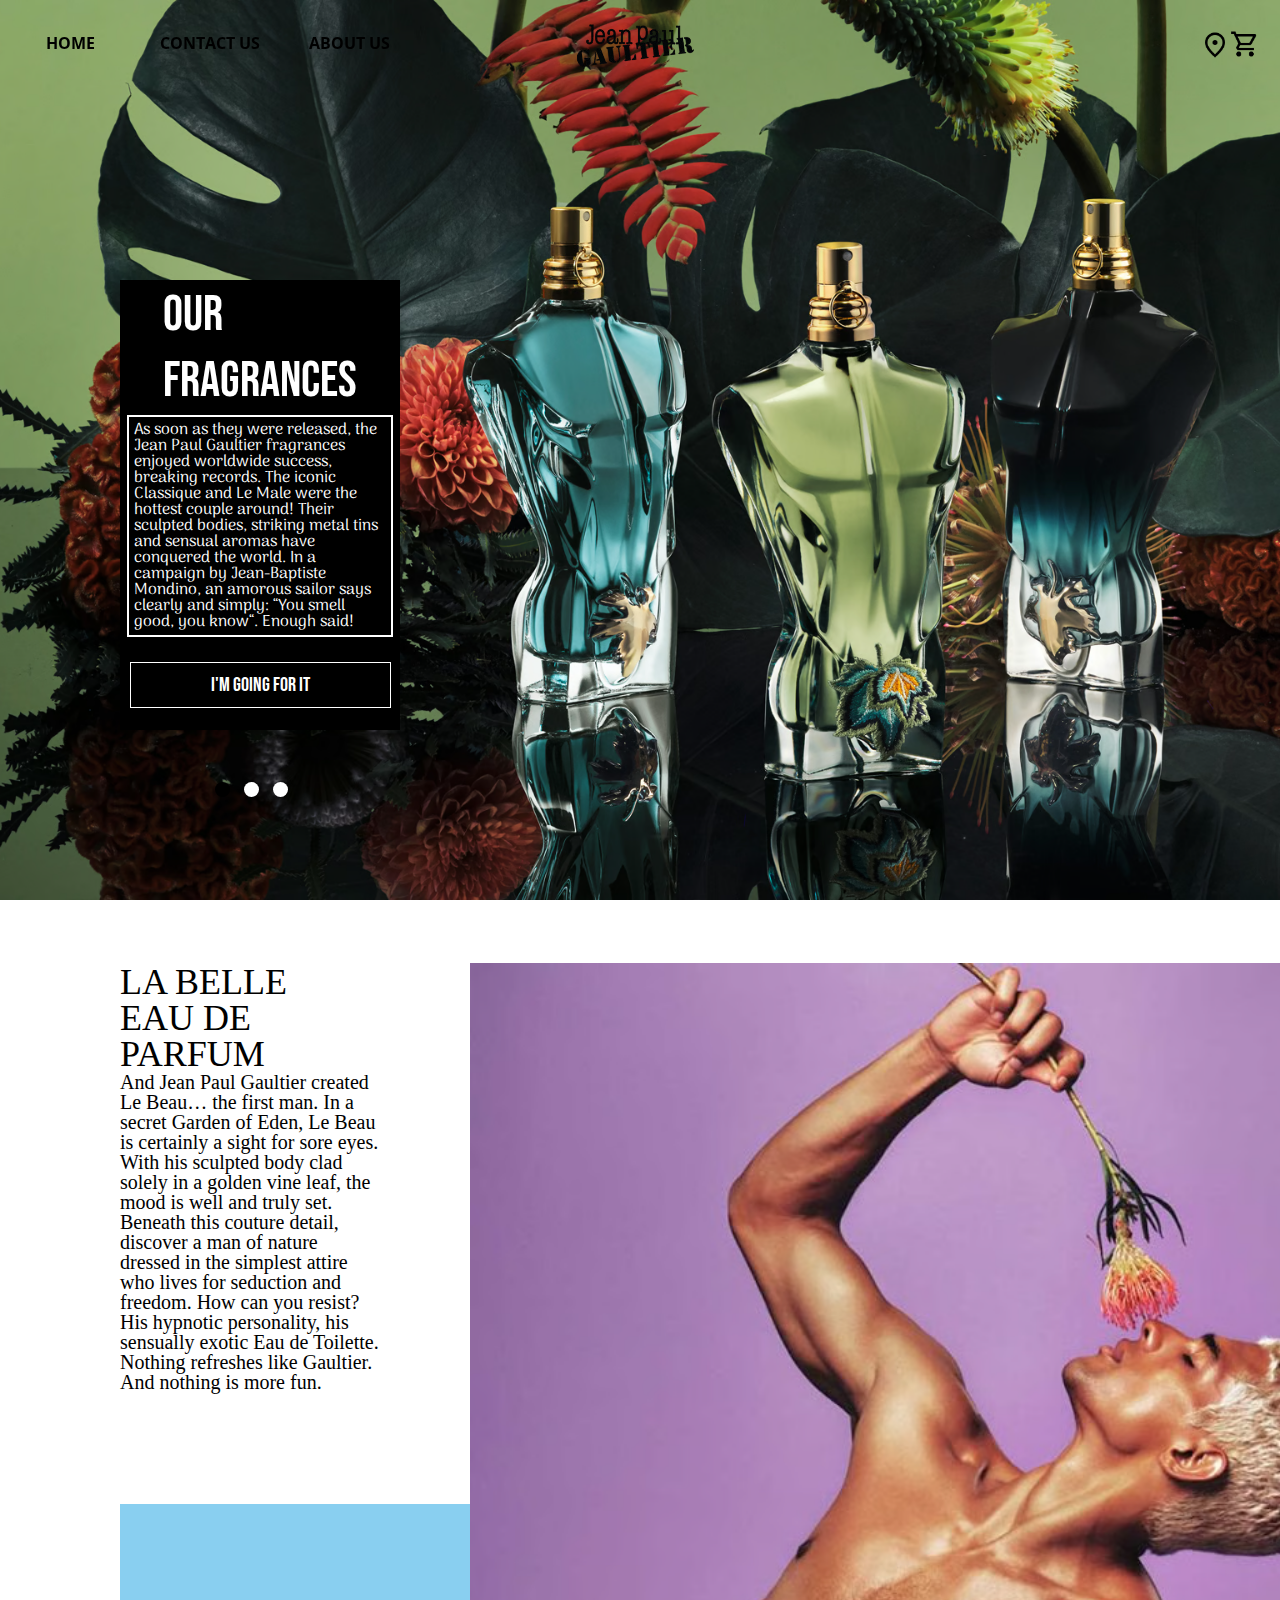
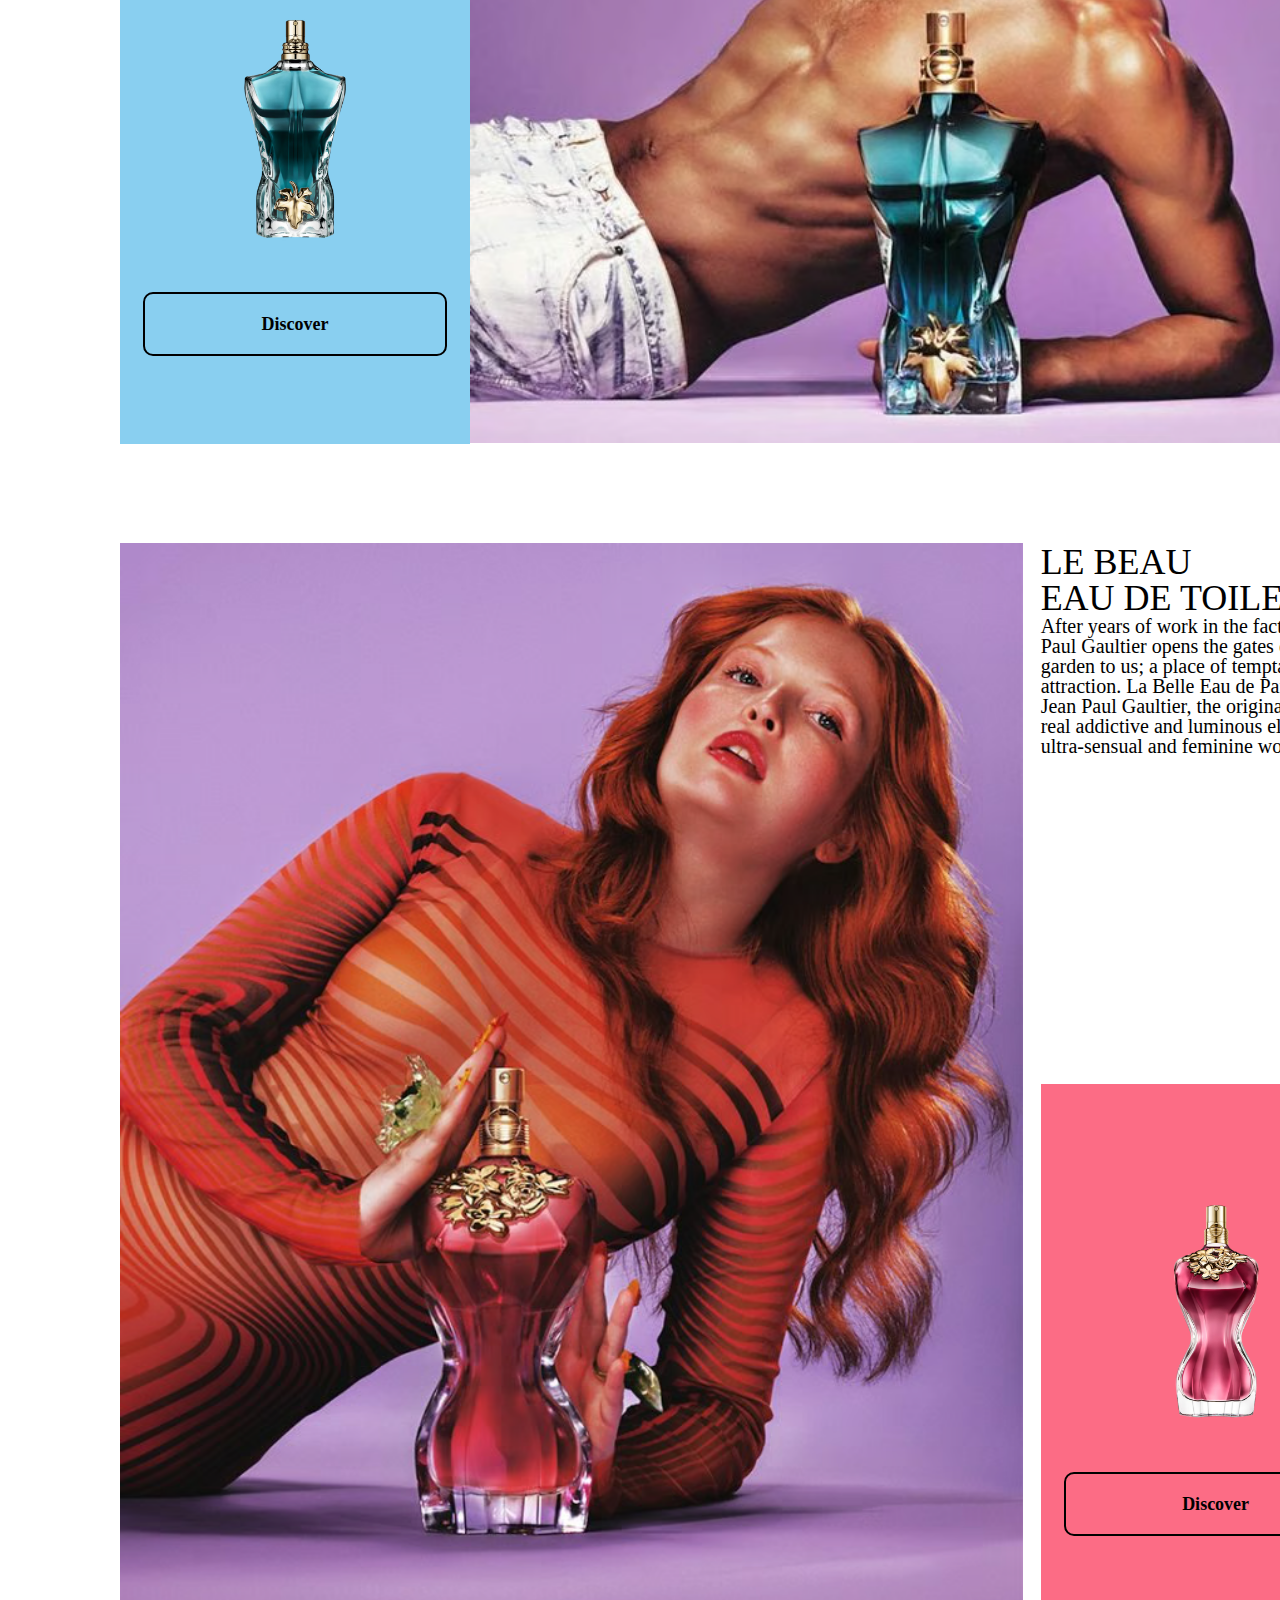
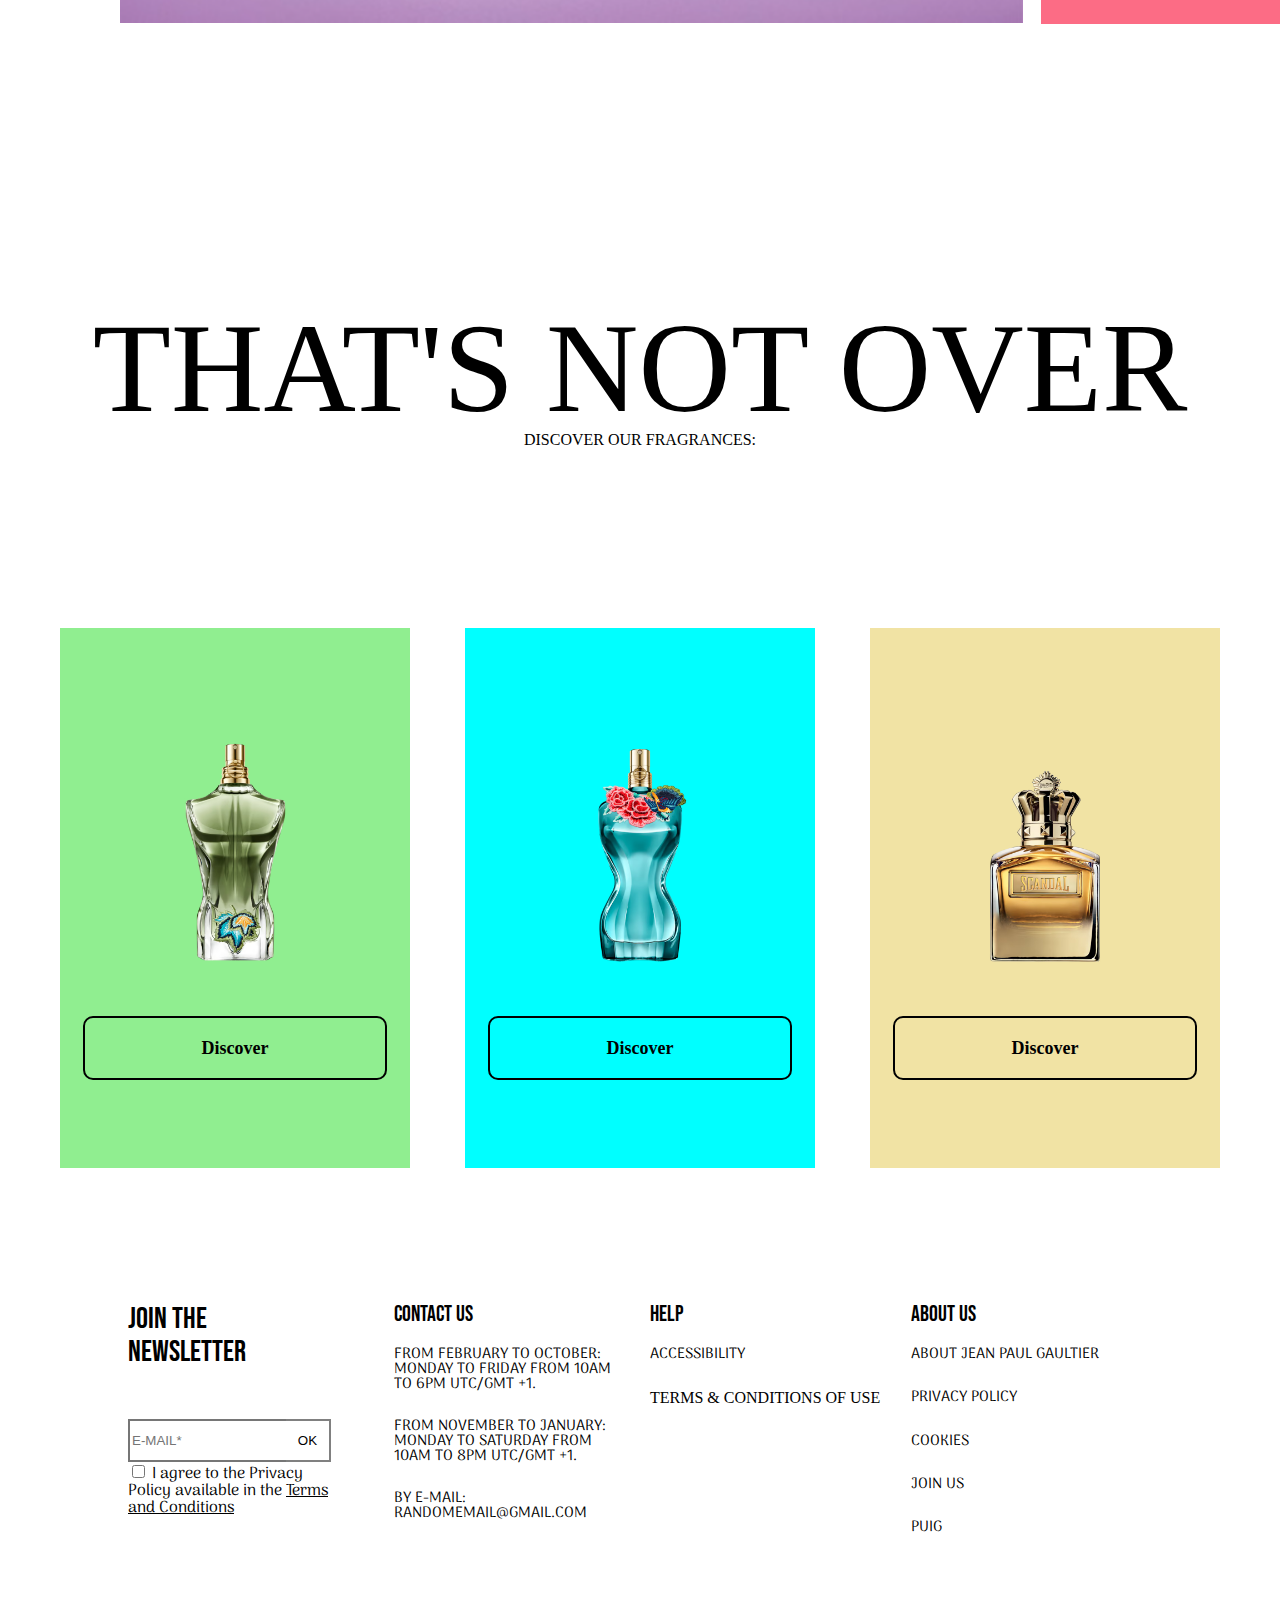
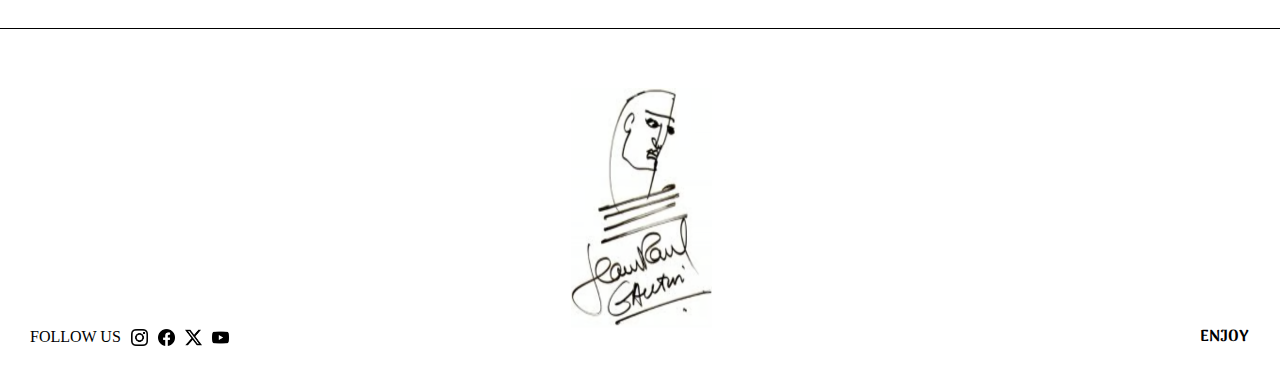
==== commit 4de58fd1: "Add files via upload" ====
--- a/Final_Project/index.html
+++ b/Final_Project/index.html
@@ -58,7 +58,7 @@
     
 </header>
 
-<p>TEST</p>
+<div id="Main"></div>
 
 <div id="GlobalFooter"></div>
 
--- a/Final_Project/CSS/style.css
+++ b/Final_Project/CSS/style.css
@@ -2,15 +2,20 @@
     height: 100%;
     margin: 0;
     padding: 0;
-}
-
+    cursor: url("../IMG/intensity-check-p1_resized.png"), auto;
+}
+h1,h2,h3,h4,h5,h6 {
+    font-family: 'bebas Neue', cursive;
+}
+p,li,a,ul{
+    font-family: 'Arima', Arial, sans-serif;
+}
 #SlideShow {
     position: relative; 
     width: 100%;
     height: 100vh; 
     overflow: hidden; 
 }
-
 /*remove later*/
 p{
     height:500px;
@@ -287,7 +292,6 @@
     display:flex;
     justify-content:flex-end;
     padding-right:20px;
-    width:20
 }
 
 #TOPheader>div>a{
@@ -690,13 +694,13 @@
     width: auto;
 }
 
-#P2buyBlock{
+.P2buyBlock{
     height:70%;
     width:50%;
     background-color: #8C3E92;
 }
 
-#P2buyBlock>div:nth-child(1){
+.P2buyBlock>div:nth-child(1){
     display: flex;
     height: 50%;
     width: 100%;
@@ -705,26 +709,26 @@
     padding-top: 15px;
 }
 
-#P2buyBlock>div:nth-child(1)>video{
+.P2buyBlock>div:nth-child(1)>video{
    height: 100%;
    width: 100%;
 }
 
-#P2buyBlock>div:nth-child(2){
+.P2buyBlock>div:nth-child(2){
     width: 100%;
     height: 15%;
     text-align: center;
     padding-top: 10px;
 }
 
-#P2buyBlock>div:nth-child(2)>p:nth-child(1){
+.P2buyBlock>div:nth-child(2)>p:nth-child(1){
     font-family: 'Bebas Neue';
     font-size: 45px;
     width: 100%;
     height: 50%;
 }
 
-#P2buyBlock>div:nth-child(2)>p:nth-child(2){
+.P2buyBlock>div:nth-child(2)>p:nth-child(2){
     font-family: 'Bebas Neue';
     font-size: 20px;
     width: 100%;
@@ -732,7 +736,7 @@
     padding-top: 5px;
 }
 
-#P2buyBlock>div:nth-child(3){
+.P2buyBlock>div:nth-child(3){
     width: 100%;
     height: 10%;
     display: flex;
@@ -740,7 +744,7 @@
     align-items: center;
 }
 
-    #P2buyBlock>div:nth-child(3)>button{
+    .P2buyBlock>div:nth-child(3)>button{
         width: 60px;
         height: 60px;
         border: 2px solid black; 
@@ -750,7 +754,7 @@
 
     }
 
-    #P2buyBlock>div:nth-child(3)>button:hover{
+    .P2buyBlock>div:nth-child(3)>button:hover{
         color: white;
         background-color: black;
     }
@@ -760,7 +764,7 @@
         background-color: black;
     }
 
-    #P2buyBlock>div:nth-child(4){
+    .P2buyBlock>div:nth-child(4){
         height: 22%;
         width: 100%;
         display: flex;
@@ -768,7 +772,7 @@
         justify-content: center;
     }
 
-    #P2buyBlock>div:nth-child(4)>button{
+    .P2buyBlock>div:nth-child(4)>button{
         height: 60px;
         width: 150px;
         border: 2px solid black;
@@ -777,7 +781,7 @@
         transition: background-color 0.25s, color 0.25s, box-shadow 0.3s;
     }
 
-    #P2buyBlock>div:nth-child(4)>button:hover{
+    .P2buyBlock>div:nth-child(4)>button:hover{
         background-color: black;
         color: white;
     }
@@ -1043,4 +1047,331 @@
     color: black;
 }
 
-/*Contact us end*/+/*Contact us end*/
+
+/*MYWORK*/
+/*poster 1*/
+.p1-top{
+    padding-top: 5%;
+    display: grid;
+    grid-template-columns:1fr 2fr;
+    grid-auto-rows:60vh 60vh;
+    padding-left: 120px;
+    padding-right: 120px;
+    margin-bottom: 100px;
+    grid-template-areas:
+    "p1-p p1-poster"
+    "p1-pr p1-poster";
+}
+.p1-p{
+    grid-area: p1-p;
+    padding-right: 25%;
+    display: flex;
+    flex-direction: column;
+}
+.p1-pr{
+    grid-area: p1-pr;
+    justify-self: center;
+    align-self: center;
+}
+.p1-poster{
+    grid-area: p1-poster;
+    justify-self: center;
+    align-self: center;
+}
+
+/*poster 2*/
+.p2-top{
+    display: grid;
+    grid-template-columns:2fr 1fr;
+    grid-auto-rows:60vh 60vh;
+    padding-left: 120px;
+    padding-right: 120px;
+    margin-bottom: 100px;
+    grid-template-areas:
+    "p2-poster p2-p"
+    "p2-poster p2-pr";
+}
+.p2-p{
+    grid-area: p2-p;
+    margin-left: 5%;
+    display: flex;
+    flex-direction: column;
+}
+.p2-pr{
+    margin-left: 5%;
+    grid-area: p2-pr;
+}
+.p2-poster{
+    grid-area: p2-poster;
+    justify-self: center;
+    align-self: center;
+}
+
+/*all products*/
+.p-all{
+    display: grid;
+    grid-template-columns:1fr 1fr 1fr;
+    grid-auto-rows:70vh;
+
+    grid-template-areas:
+    "p3 p4 p5";
+}
+.p3{
+    grid-area: p3;
+}
+.p4{
+    grid-area: p4;
+}
+.p5{
+    grid-area: p5;
+}
+
+/*Heading*/
+.not-over h1{
+    text-align: center;
+    font-size: 8rem;
+    padding-bottom: 0;
+    margin: 0;
+    padding-top: 20vh;
+}
+.not-over h3{
+    text-align: center;
+    margin: 0;
+    padding-bottom: 20vh;
+}
+/*Product outlook*/
+.p1-pr, .p2-pr, .p3-pr, .p4-pr, .p5-pr  {
+    height: 60vh;
+    width: 350px;
+    background-color: aliceblue;
+    display: flex;
+    flex-direction: column;
+    justify-content: center;
+    align-items: center;
+    justify-self: left;
+}
+.p1-pr{
+    background-color: #89CFF0;
+}
+.p2-pr{
+    background-color: #fc6c85;
+}
+.p3-pr{
+    background-color: #90EE90;
+}
+.p4-pr{
+    background-color: #00FFFF;
+}
+.p5-pr{
+    background-color: #F1e3a4;
+}
+.p1-pr img, .p2-pr img, .p3-pr img, .p4-pr img, .p5-pr img {
+    align-self: center;
+    justify-self: center;
+    height: 250px;
+    width: auto;
+}
+/*Text area for products*/
+.p1-p-title h1, .p2-p-title h1{
+    text-align: left;
+    margin: 0;
+}
+/*poster img*/
+.p1-poster img, .p2-poster img{
+    height: 120vh;
+    width: auto;
+    object-fit: cover;
+}
+
+/*That is not over*/
+.p-all{
+    display: flex;
+    justify-content: space-between;
+    margin-bottom: 100px;
+    padding-left: 60px;
+    padding-right: 60px;
+}
+
+/*discover button for product*/
+.discover-button {
+    margin-top: 50px;
+    display: inline-flex;
+    justify-content: center;
+    align-items: center;
+    width: 300px;
+    height: 60px;
+    text-decoration: none;
+    background-color: transparent;
+    color: #000;
+    border: 2px solid #000;
+    border-radius: 10px;
+    font-size: 18px;
+    font-weight: bold;
+    cursor: pointer;
+    transition: background-color 0.3s ease, color 0.3s ease;
+}
+
+.discover-button:hover {
+    background-color: #fff;
+    color: #000;
+}
+/*poster side text*/
+.p1-p-title, .p2-p-title{
+    font-size: 4vh;
+}
+.p1-p-p,.p2-p-p{
+    font-size: 20px;
+}
+/*Product 1 page*/
+.masthead-p{
+    height: 125vh;
+    width: 100%;
+    position: relative;
+}
+.mast-p-img{
+    height: 100%;
+    width: 100%;
+}
+.mast-p-pr{
+    position: absolute;
+    top: 40vh;
+    right: 5vw;
+}
+.vid-p1{
+    height: 40vh;
+    width: 100%;
+}
+.product-page{
+    background: linear-gradient(to bottom, lightblue, blue, darkblue);
+    margin: 50px;
+}
+.product-page2{
+    background: linear-gradient(to bottom, lightpink, red);
+    margin: 50px;
+}
+.product-page3{
+    background: linear-gradient(to bottom, lightgreen, green);
+    margin: 50px;
+}
+.product-page4{
+    margin: 50px;
+}
+.product-page5{
+    background: linear-gradient(to bottom, lightyellow, gold);
+    margin: 50px;
+}
+.p-page{
+    display: flex;
+    height: 100vh;
+    width: 100%;
+}
+.Headings-p{
+
+    height: 30vh;
+    justify-content: center;
+    align-items: center;
+
+}
+.Headings-p h2{
+    font-size: 20px;
+    text-align: center;
+    padding-top: 40px;
+}
+.Headings-p h1{
+    font-size: 80px;
+    text-align: center;
+}
+.p-page div{
+    height: 100%;
+    width: 50%;
+}
+.p1-side-product1{
+    padding: 50px;
+    height: 80vh;
+    width: 40vw;
+}
+.p-page > div > h1{
+    font-size: 4vh;
+    padding-top: 50px;
+    color: lightblue;
+}
+.p-page > div > p{
+    font-size: 3vh;
+    padding-top: 10px;
+    padding-right: 60px;
+    color: #ffffff;
+}
+.vid-p2{
+    height: 35vh;
+    width: 100%;
+}
+.p-page2{
+    display: flex;
+    height: 100vh;
+    width: 100%;
+}
+.p-page2 div{
+    height: 100%;
+    width: 50%;
+}
+.p-page2 > div > h1{
+    font-size: 4vh;
+    padding-top: 50px;
+    color: red;
+}
+.p-page2 > div > p{
+    font-size: 3vh;
+    padding-top: 10px;
+    padding-right: 60px;
+    color: #ffffff;
+}
+.vid-p3{
+    height: 35vh;
+    width: 100%;
+}
+.p-page3{
+    display: flex;
+    height: 100vh;
+    width: 100%;
+}
+.p-page3 div{
+    height: 100%;
+    width: 50%;
+}
+.p-page3 > div > h1{
+    font-size: 4vh;
+    padding-top: 50px;
+    color: green;
+}
+.p-page3 > div > p{
+    font-size: 3vh;
+    padding-top: 10px;
+    padding-right: 60px;
+    color: #ffffff;
+}
+.vid-p4{
+    height: 35vh;
+    width: 100%;
+}
+.p-page5{
+    display: flex;
+    height: 100vh;
+    width: 100%;
+}
+.p-page6 div{
+    height: 100%;
+    width: 50%;
+}
+.p-page5 > div > h1{
+    font-size: 4vh;
+    padding-top: 50px;
+    color: gold;
+}
+.p-page5 > div > p{
+    font-size: 3vh;
+    padding-top: 10px;
+    padding-right: 60px;
+    color: #ffffff;
+}
+
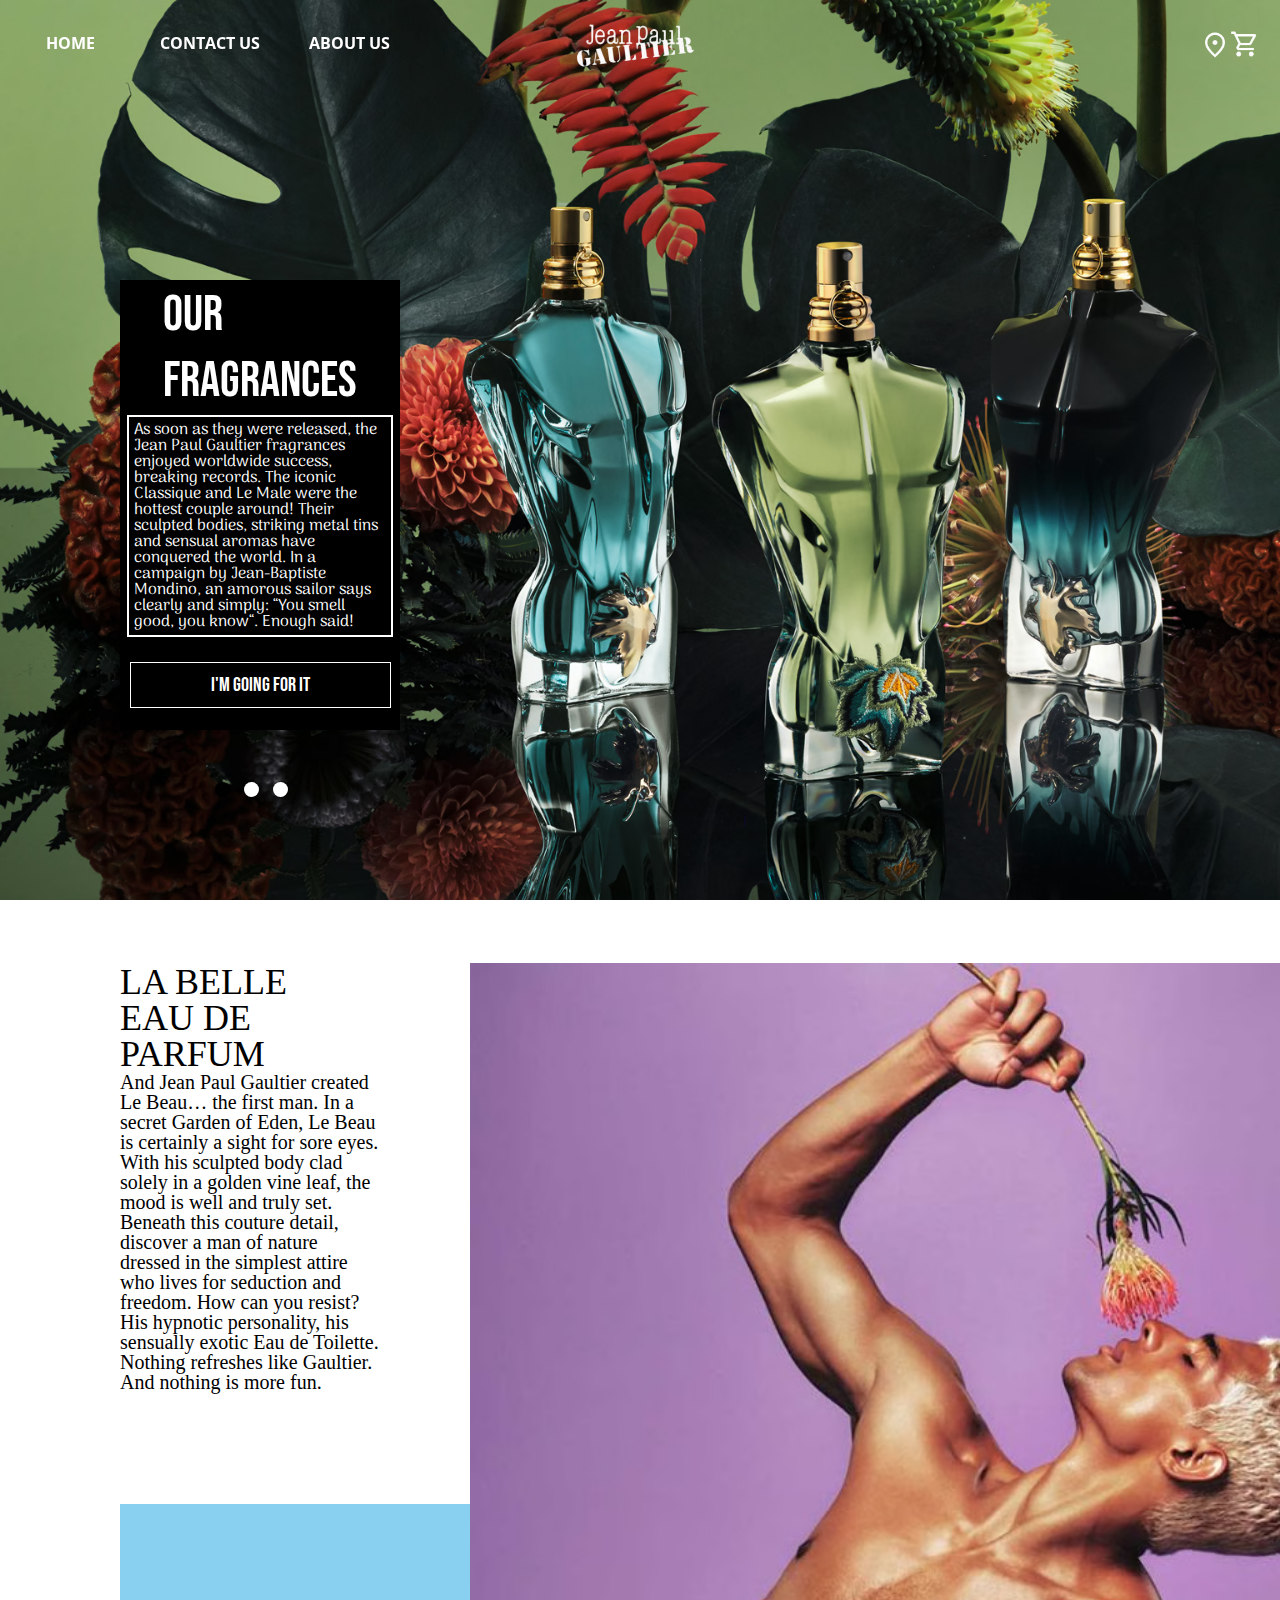
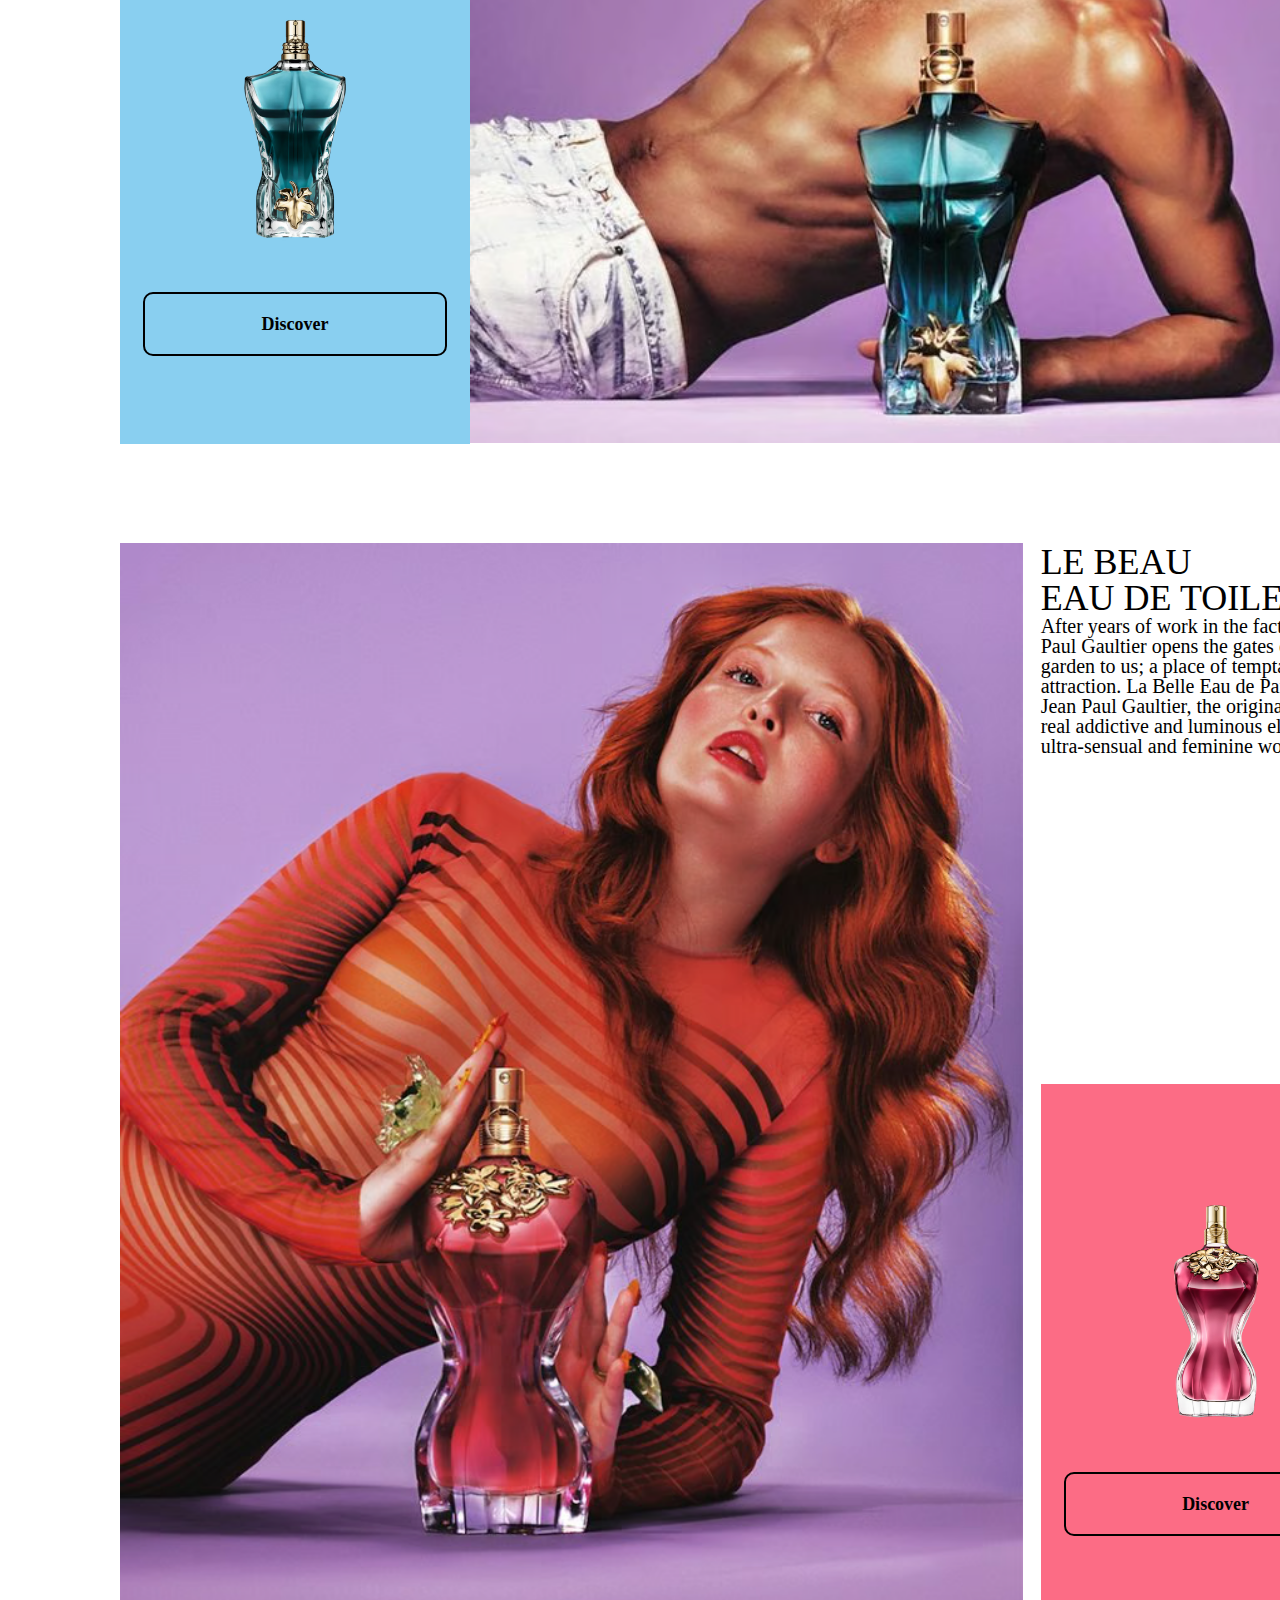
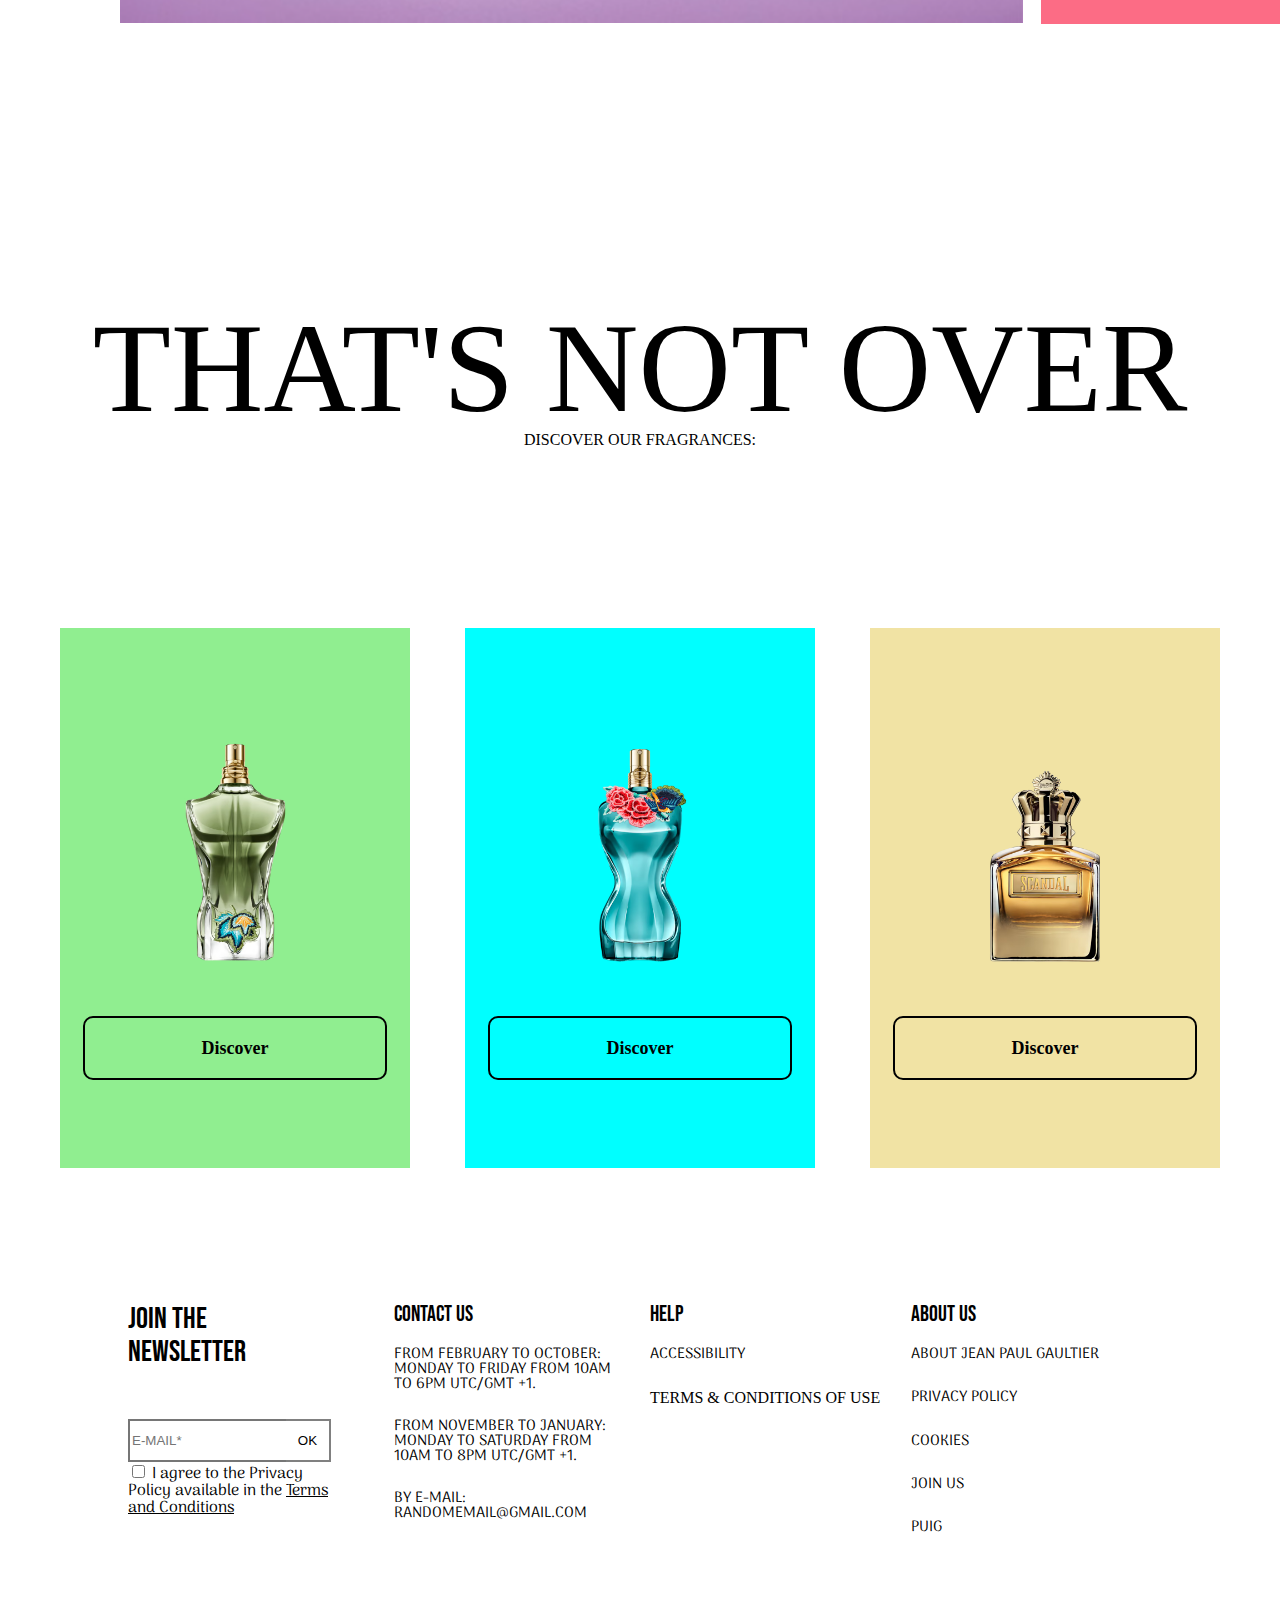
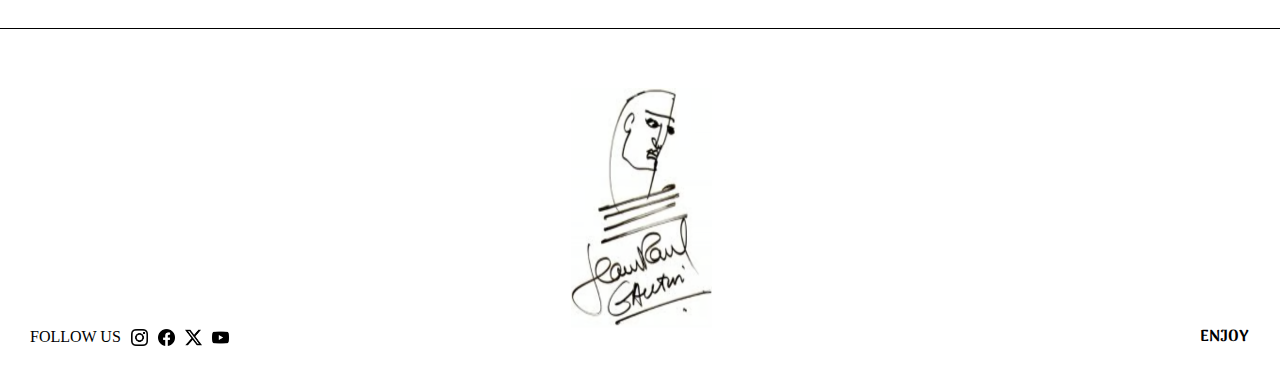
==== commit eaf5b773: "Add files via upload" ====
--- a/Final_Project/index.html
+++ b/Final_Project/index.html
@@ -2,6 +2,7 @@
 <html lang="en">
   
 <head>
+    
     <!--Meta datas-->
     <meta charset="utf-8">
     <meta name="viewport" content="width=device-width, initial-scale=1">
@@ -11,18 +12,20 @@
     <link rel="preconnect" href="https://fonts.googleapis.com">
     <link rel="preconnect" href="https://fonts.gstatic.com" crossorigin>
     <link href="https://fonts.googleapis.com/css2?family=Arima:wght@100..700&family=Bebas+Neue&family=Open+Sans:ital,wght@0,300..800;1,300..800&display=swap" rel="stylesheet">
-    
+    <!--Fonts-->
     <link rel="stylesheet" href="./CSS/style.css">
     <link rel="stylesheet" href="./CSS/reset.css">
 </head>
 
 <body>
 
+    <!--My header containing the slide show-->
 <header id="SlideShow">
  
+    <!--Adding my global header-->
+<div id="GlobalHeader"></div>
     
-<div id="GlobalHeader"></div>
- 
+    <!--div contaiining my slides-->
     <div class="slides">
         <div class="slide"></div>
         
@@ -31,6 +34,7 @@
         <div class="slide"></div>
         
         <div class="blocks">
+            <!--Block containing my masthead text-->
             <div class="block2">
                 <div>
                     <div>
@@ -48,7 +52,7 @@
                 </div>
             </div>
         </div>
-
+        <!--Dots to change slides-->
         <div class="dot_container">    
             <span class="dot"></span>
             <span class="dot"></span>
@@ -57,10 +61,10 @@
     </div>
     
 </header>
-
+<!--Adding my Main-->
 <div id="Main"></div>
-
+<!--Adding the global footer-->
 <div id="GlobalFooter"></div>
-
+<!---Adding java-->
 <script src="JS/java.js"></script>
 </body>--- a/Final_Project/CSS/style.css
+++ b/Final_Project/CSS/style.css
@@ -1,8 +1,9 @@
+/*Basic styling for body and text*/
+
 html, body {
     height: 100%;
     margin: 0;
     padding: 0;
-    cursor: url("../IMG/intensity-check-p1_resized.png"), auto;
 }
 h1,h2,h3,h4,h5,h6 {
     font-family: 'bebas Neue', cursive;
@@ -10,15 +11,17 @@
 p,li,a,ul{
     font-family: 'Arima', Arial, sans-serif;
 }
+
+button,a,span:hover{
+    cursor: url("../IMG/intensity-check-p1_resized.png"), auto;
+}
+
+/*Slide show styling*/
 #SlideShow {
     position: relative; 
     width: 100%;
     height: 100vh; 
     overflow: hidden; 
-}
-/*remove later*/
-p{
-    height:500px;
 }
 
 .slide {
@@ -36,7 +39,7 @@
     opacity: 1; /* Show the active slide */
 }
 
-/* Ensure your background images are set correctly */
+/*set all background images for the slides*/
 .slide:nth-child(1) {
     background-image: url('../IMG/Background1.avif');
 }
@@ -49,7 +52,9 @@
     background-image: url('../IMG/Background3.avif');
 }
 
-
+/*dots styling*/
+
+/*container for the dots*/
 .dot_container{
     position: absolute;
     bottom: 100px;
@@ -58,6 +63,7 @@
     z-index: 9;
 }
 
+/*styling for the dots themselves*/
 .dot{
     display: inline-block;
     height: 15px;
@@ -66,12 +72,13 @@
     border-radius: 50%;
     z-index: 10;
     background-color: white;
-    cursor: pointer;
 }
 
 .dot_active{
     background-color: black;
 }
+
+/*Black blox containing the text styling*/
 
 .blocks{
     width: 280px;
@@ -82,19 +89,11 @@
     left:120px;
 }
 
-.block1{
-    position: absolute;
-    width: 100%;
-    height: 100%;
-    display: none;
-}
-
 .block2{
     position: absolute;
     background-color: black;
     width: 100%;
     height: 100%;
-    /*display: none;*/
 }
 
 .block2>div:nth-child(1){
@@ -144,25 +143,6 @@
     display:flex;
     justify-content:center;
     align-items:center;
-}
-
-.block1>div:nth-child(3)>button{
-    background-color:black;
-    color:white;
-    padding-top:10px;
-    padding-bottom:10px;
-    padding-right:80px;
-    padding-left:80px;
-    border: 1px solid white;
-    font-size:20px;
-    cursor: pointer;
-    transition: background-color 0.25s;
-    font-family: 'Bebas Neue';
-}
-
-.block1>div:nth-child(3)>button:hover{
-    background-color: white;
-    color: black;
 }
 
 .block2>div:nth-child(3)>button{
@@ -174,7 +154,6 @@
     padding-left:80px;
     border: 1px solid white;
     font-size:20px;
-    cursor: pointer;
     transition: background-color 0.25s;
     font-family: 'Bebas Neue';
 }
@@ -183,36 +162,6 @@
 .block2>div:nth-child(3)>button:hover{
     background-color: white;
     color: black;
-}
-
-.block3>div:nth-child(3)>button{
-    background-color:black;
-    color:white;
-    padding-top:10px;
-    padding-bottom:10px;
-    padding-right:80px;
-    padding-left:80px;
-    border: 1px solid white;
-    font-size:20px;
-    cursor: pointer;
-    transition: background-color 0.25s;
-    font-family: 'Bebas Neue';
-}
-
-.block3>div:nth-child(3)>button:hover{
-    background-color: white;
-    color: black;
-}
-
-.block3{
-    position: absolute;
-    width: 100%;
-    height: 100%;
-    display: none;
-}
-
-.block_active{
-    display: block;
 }
 
 
@@ -230,12 +179,10 @@
     transition: background-color 0.5s ease; /* Smooth transition for background-color */
 }
 
-/* Transparent header when scrolled */
+/*class to make the header white when scrolled down*/
 .white {
-    background-color: white; /* Fully transparent */
-}
-
-
+    background-color: white;
+}
 
 #TOPheader>div{
     display: flex;
@@ -245,16 +192,24 @@
     align-items: center;
 }
 
-
-
-#TOPheader>div:nth-child(1)>a{
+#TOPheader>menu{
+    display: flex;
+    width: 33.3%;
+    height: 100%;
+    justify-content: center;
+    align-items: center;
+}
+
+#TOPheader>menu>a{
     width:33.3%;
     text-align:center;
     position: relative;
     padding-bottom: 5px;
 }
 
-#TOPheader > div:nth-child(1) > a::after {
+/*bar under anchors when hovered*/
+
+#TOPheader>menu>a::after {
     content: ""; 
     display: block; 
     width: 100%;
@@ -267,14 +222,15 @@
     transition: transform 0.3s ease;
 }
 
-#TOPheader > div:nth-child(1) > a:hover::after {
+#TOPheader>menu>a:hover::after {
     transform: scaleX(1);
 }
+
+/*making all anchors white when scrolled down*/
 
 .headerA{
     text-decoration: none;
-    color: black;
-    /*color: white;*/
+    color: white;
     font-family: "Open Sans";
     font-weight:bold;
 }
@@ -308,7 +264,6 @@
     padding: 0;           
     border: none;          
     background: none;
-    cursor: pointer;
     width:30px;
 }
 
@@ -318,19 +273,14 @@
     height:100%;
 }
 
-/*Main start*/
-
-/*Main end*/
-
-/*Footer*/
-
-
+/*General footer styling*/
 footer {
     height: 80vh; /* 30% of the viewport height */
     width: 100%;
     background-color: white; /* Optional: helps visualize the footer */
 }
 
+/*Upper part of the footer styling*/
 #UpperFooter{
     display: flex;
     height:50%;
@@ -378,6 +328,7 @@
     
 }
 
+/*footer text styling*/
 #UpperContainer>div:nth-child(4)>p:nth-child(1){
     font-family: 'Bebas Neue';
     font-size: 22px;
@@ -412,7 +363,7 @@
   font-size:30px;
 }
 
-
+/*email submission styling*/
 #email{
     border-style:solid;
     border-right-style:none;
@@ -443,8 +394,7 @@
     transition: background-color 0.25s;
 }
 
-
-
+/*terms conditions stylings*/
 #terms {
     accent-color: black;
 }
@@ -532,7 +482,7 @@
 
 
 
-
+/*Lower footer styling*/
 #LowFooter{
     height:50%;
     width:100%;
@@ -561,11 +511,13 @@
     align-items: center;
 }
 
+/*adjusting footer image*/
 #LowFooter>div:nth-child(2)>img{
     height: 75%;
     width: 50%;
 }
 
+/*Social media logos styling*/
 #media{
     display: flex;
     height: 10px;
@@ -600,207 +552,7 @@
     font-weight: bold;
 }
 
-
-/*Product 1 start*/
-
-/*Product 1 end*/
-
-/*Product 2 start*/
-
-#MastheadP2{
-    position: relative; 
-    width: 100%;
-    height: 100vh; 
-    overflow: hidden;
-    background-image: url("../IMG/Product2IMG.jpg");
-    background-size: cover;
-    background-position: center;
-    background-repeat: no-repeat;
-}
-
-#P2block{
-    width: 280px;
-    height: 450px;
-    z-index: 9;
-
-    position: absolute;
-    bottom: 120px;
-    right:120px;
-    background-color: black;
-}
-
-#P2block>div:nth-child(1){
-    width: 100%;
-    height: 30%;
-    padding-bottom: 10px;
-}
-
-#P2block>div:nth-child(2){
-    width: 100%;
-    height: 70%;
-    padding-top: 10px;
-    text-align: left;
-}
-
-#P2block>div:nth-child(1){
-    display: flex;
-    justify-content: right;
-    align-items: center;
-}
-
-#P2block>div>div{
-    height: 50%;
-    width: 90%;
-    text-align: left;
-}
-
-#P2block>div>div>p{
-    height: 10%;
-    width: 85%;
-    color: white;
-    font-size: 50px;
-    font-family: 'Bebas Neue';
-}
-
-#P2block>div:nth-child(2)>p{
-    width:100%;
-    height: 10%;
-    width: 85%;
-    color: white;
-    font-size: 19px;
-    font-family: 'Arima';
-    padding-left: 20px;
-    font-weight: bold;
-    letter-spacing: 1px;
-}
-
-#MainContainer{
-    display: flex;
-    height:100vh;
-    width:100%;
-    padding-top: 10px;
-}
-
-#MainContainer>div{
-    height:100%;
-    width:50%;
-    display: flex;
-    justify-content: center;
-    align-items: center;
-}
-
-#leftDIV>img{
-    height: 90%;
-    width: auto;
-}
-
-.P2buyBlock{
-    height:70%;
-    width:50%;
-    background-color: #8C3E92;
-}
-
-.P2buyBlock>div:nth-child(1){
-    display: flex;
-    height: 50%;
-    width: 100%;
-    align-items: center;
-    justify-content: center;
-    padding-top: 15px;
-}
-
-.P2buyBlock>div:nth-child(1)>video{
-   height: 100%;
-   width: 100%;
-}
-
-.P2buyBlock>div:nth-child(2){
-    width: 100%;
-    height: 15%;
-    text-align: center;
-    padding-top: 10px;
-}
-
-.P2buyBlock>div:nth-child(2)>p:nth-child(1){
-    font-family: 'Bebas Neue';
-    font-size: 45px;
-    width: 100%;
-    height: 50%;
-}
-
-.P2buyBlock>div:nth-child(2)>p:nth-child(2){
-    font-family: 'Bebas Neue';
-    font-size: 20px;
-    width: 100%;
-    height: 50%;
-    padding-top: 5px;
-}
-
-.P2buyBlock>div:nth-child(3){
-    width: 100%;
-    height: 10%;
-    display: flex;
-    justify-content: space-around;
-    align-items: center;
-}
-
-    .P2buyBlock>div:nth-child(3)>button{
-        width: 60px;
-        height: 60px;
-        border: 2px solid black; 
-        font-family: 'Bebas Neue';
-        font-size: large;
-        transition: background-color 0.25s, color 0.25s, box-shadow 0.3s; 
-
-    }
-
-    .P2buyBlock>div:nth-child(3)>button:hover{
-        color: white;
-        background-color: black;
-    }
-
-    .P2active {
-        color: white;
-        background-color: black;
-    }
-
-    .P2buyBlock>div:nth-child(4){
-        height: 22%;
-        width: 100%;
-        display: flex;
-        align-items: center;
-        justify-content: center;
-    }
-
-    .P2buyBlock>div:nth-child(4)>button{
-        height: 60px;
-        width: 150px;
-        border: 2px solid black;
-        font-family: 'Bebas Neue';
-        font-size: 3vh;
-        transition: background-color 0.25s, color 0.25s, box-shadow 0.3s;
-    }
-
-    .P2buyBlock>div:nth-child(4)>button:hover{
-        background-color: black;
-        color: white;
-    }
-
-/*Product 2 end*/
-
-/*Product 3 start*/
-
-/*Product 3 end*/
-
-/*Product 4 start*/
-
-/*Product 4 end*/
-
-/*Product 5 start*/
-
-/*Product 5 end*/
-
-/*About us start*/
+/*About us styling*/
 
 #AboutUS_Mast{
     position: relative;
@@ -812,33 +564,33 @@
     background-size: cover;
 }
 
-#AboutUS_Mast > h1 {
+#AboutUS_Mast>h1 {
     font-family: 'Bebas Neue';
     font-size: 30vh;
     position: absolute;
     bottom: 40px;
-    left: 21.5%;
-    /* Set the text color to black */
-    color: transparent; /* The text will remain black */
-    /* Apply the moving white stripe using linear-gradient */
+    left: 20.5%;    
+    color: transparent;
+     /*Apply the moving white stripe using linear-gradient*/
     background: linear-gradient(90deg, black 20%, white 60%, black 20%, white 60%, black 20%);
-    background-size: 200% 100%; /* Makes the gradient twice the width of the text */
-    background-position: 100% 0; /* Start the gradient on the far right */
-    /* Clip the background gradient to the text only */
-    -webkit-background-clip: text; /* Clip the background to the text itself */
-    background-clip: text; /* Also ensure cross-browser support */
-    animation: stripeMove 3s linear infinite; /* Animation to move the stripe */
-}
-
-/* Animation to move the white stripe */
+    background-size: 200% 100%; 
+    background-position: 100% 0; 
+    -webkit-background-clip: text; 
+    background-clip: text;
+    animation: stripeMove 3s linear infinite; /*Animation to move the stripe*/
+}
+
+/*Animation to move the white stripe*/
 @keyframes stripeMove {
     0% {
-        background-position: 100% 0; /* Start the stripe off-screen on the right */
+        background-position: 100% 0; /*Start the stripe off-screen on the right*/
     }
     100% {
-        background-position: -100% 0; /* Move the stripe completely to the left */
-    }
-}
+        background-position: -100% 0; /*Move the stripe completely to the left*/
+    }
+}
+
+/*About Us styling*/
 
 #ContactUSblock{
     height: 150vh;
@@ -927,29 +679,29 @@
     background-image: url(../IMG/ContactBackground.jpg);
 }
 
+/*Looping text styling*/
 
 #textContainer {
     position: relative;
-    top: 50%; /* Center vertically */
-    width: 100%; /* Full width of the screen */
-    transform: translateY(-50%); /* Center the text container */
-    overflow: hidden; /* Hide overflow */
-    white-space: nowrap; /* Keep text on one line */
-}
-
-#LoopingText {
+    top: 50%; 
+    width: 100%; 
+    transform: translateY(-50%); 
+    overflow: hidden; 
+    white-space: nowrap; 
+}
+
+.LoopingText {
     display: inline-block;
-    animation: scroll 10s linear infinite; /* Adjust speed to match length */
+    animation: scroll 10s linear infinite;
     font-size: 5rem;
     font-family: Arial, sans-serif;
     color: black;
-    white-space: nowrap; /* Prevent wrapping */
-}
-
-/* Duplicate for seamless scrolling */
-#LoopingText span {
+    white-space: nowrap; /*Prevent wrapping*/
+}
+
+.LoopingText span {
     display: inline-block;
-    padding-right: 1rem; /* Spacing between words */
+    padding-right: 1rem; /*Spacing between words*/
     font-family: 'Bebas Neue';
     color: white;
 }
@@ -961,6 +713,8 @@
     left: 45%;
 }
 
+/*Looping animation*/
+
 @keyframes scroll {
     0% {
         transform: translateX(0); /* Start from initial position */
@@ -970,6 +724,8 @@
     }
 }
 
+/*Contact us main styling*/
+
 #ContactMain{
     height: 120vh;
     width: 100%;
@@ -995,6 +751,9 @@
     align-items: center;
     position: relative;
 }
+
+/*Contact us form styling*/
+
 #ContactMain div form{
     display: flex;
     flex-direction: column;
@@ -1004,6 +763,8 @@
     position: absolute;
     top: 0px;
 }
+
+/*Form text styling*/
 
 #Cemail,#Cphone,#Ccomment{
     font-family: 'Bebas Neue';
@@ -1017,6 +778,8 @@
     text-align:center;
     float:left;
 }
+
+/*submit button*/
 
 #Csubmit2{
         background-color:white;
@@ -1049,7 +812,6 @@
 
 /*Contact us end*/
 
-/*MYWORK*/
 /*poster 1*/
 .p1-top{
     padding-top: 5%;
@@ -1113,7 +875,6 @@
     display: grid;
     grid-template-columns:1fr 1fr 1fr;
     grid-auto-rows:70vh;
-
     grid-template-areas:
     "p3 p4 p5";
 }
@@ -1208,7 +969,6 @@
     border-radius: 10px;
     font-size: 18px;
     font-weight: bold;
-    cursor: pointer;
     transition: background-color 0.3s ease, color 0.3s ease;
 }
 
@@ -1375,3 +1135,251 @@
     color: #ffffff;
 }
 
+/*Responsive design start*/
+
+@media screen and (max-width: 1024px){
+    #UpperContainer{
+        width: 90%;
+    }
+
+    #AboutUS_Mast>h1{
+        font-size: 21vh;
+        left:10%;
+    }
+
+    #ContactUSblock>div>h2{
+        font-size: 5vh;
+    }
+
+    #ContactUSblock>div>img{
+        height: 40vh;
+        width: auto;
+    }
+}
+
+@media screen and (max-width: 768px) {
+    
+    #TOPheader{
+        width: 100vw;
+    }
+
+    #TOPheader>menu{
+        width: 40%;
+    }
+
+    #TOPheader>menu>a{
+        font-size: 1.3vh;
+        padding: 1vh;
+    }
+
+    #TOPheader>div>img{
+        height: 5vh;
+        width: auto;
+    }
+
+    footer{
+        height: 100vh;
+    }
+
+    #UpperFooter{
+        height: 90%;
+    }
+
+    #UpperContainer{
+        height: 100%;
+        flex-direction: column;
+        justify-content: space-between;
+        align-items: center;
+    }
+
+    #UpperContainer>div:nth-child(1){
+        height: 40%;
+        width: 30%;
+    }
+
+    #UpperContainer>div:nth-child(1)>div>div{
+        text-align: center;
+    }
+
+    #UpperContainer>div:nth-child(2){
+        height: 60%;
+        text-align: center;
+    }
+
+    #UpperContainer>div:nth-child(3){
+        height: 20%;
+        text-align: center;
+    }
+
+    #UpperContainer>div:nth-child(4){
+        height: 45%;
+        text-align: center;
+    }
+
+    #LowFooter{
+        height: 15%;
+    }
+
+    #AboutUS_Mast>h1{
+        font-size: 16vh;
+        left:9%;
+    }
+
+    #ContactMast>img{
+        left:40%;
+    }
+}
+
+@media screen and (max-width: 425px) {
+    
+    #TOPheader{
+        width: 100vw;
+    }
+
+    #TOPheader>menu{
+        width: 100%;
+    }
+
+    #TOPheader>menu>a{
+        font-size: 1vh;
+        padding: 1vh;
+    }
+
+    #TOPheader>div>img{
+        height: 5vh;
+        width: auto;
+    }
+
+    .blocks{
+        left:85px;
+        top:350px;
+    }
+
+    .dot_container{
+        left:185px;
+        top:840px;
+    }
+
+    #UpperContainer>div:nth-child(1){
+        width: 70%;
+    }
+
+    #UpperContainer>div:nth-child(2)>div{
+        text-align: center;
+        width: 20vh;
+    }
+
+    #UpperContainer>div:nth-child(4){
+        height: 90%;
+        width: 30%;
+    }
+
+    #LowFooter>div:nth-child(1)>div{
+        flex-direction: column;
+        position: relative;
+        justify-content: space-evenly;
+        top: 10px;
+        left:50px;
+        height: 100px;
+        width: 100px;
+    }
+
+    #LowFooter>div:nth-child(1)>div>img{
+        padding-top: 10px;
+    }
+
+    #LowFooter>div:nth-child(1)>div>img{
+        width: 2vh;
+    }
+
+    #AboutUS_Mast{
+        text-align: center;
+    }
+
+    #AboutUS_Mast>h1{
+        font-size: 19vh;
+        left:0px;
+        top:25%;
+    }
+
+    #ContactUSblock>div>h2{
+        font-size: 3vh;
+        padding-top: 25px;
+        padding-bottom: 25px;
+    }
+
+    #ContactUSblock>div>h3{
+        padding-bottom: 25px;
+    }
+
+    #ContactUSblock>div>img{
+        height: 25vh;
+        width: auto;
+    }
+
+    #ContactMast>img{
+        left:26%;
+    }
+
+
+}
+
+@media screen and (max-width: 375px){
+    .blocks{
+        left:50px;
+        top:350px;
+    }
+
+    .dot_container{
+        left:150px;
+        top:840px;
+    }
+
+    #ContactUSblock>div:nth-child(2){
+        padding-top: 50px;
+    }
+
+    #ContactMast>img{
+        left:22%;
+    }
+
+    #ContactUSblock>div>img{
+        height: 20vh;
+        width: auto;
+    }
+}
+
+@media screen and (max-width: 320px){
+    
+    #TOPheader{
+        width: 100vw;
+    }
+
+    #TOPheader>div>img{
+        height: 40px;
+    }
+    
+    #ContactUSblock>div>h2{
+        font-size: 2vh;
+    }
+
+    #ContactUSblock>div:nth-child(2){
+        padding-top: 150px;
+    }
+
+    #ContactUSblock>div>img{
+        height: 18vh;
+        width: auto;
+    }
+
+    #GlobalFooter{
+        padding-top: 100px;
+    }
+
+    #ContactMast>img{
+        left:17%;
+    }
+
+}
+
+/*Responsive design end*/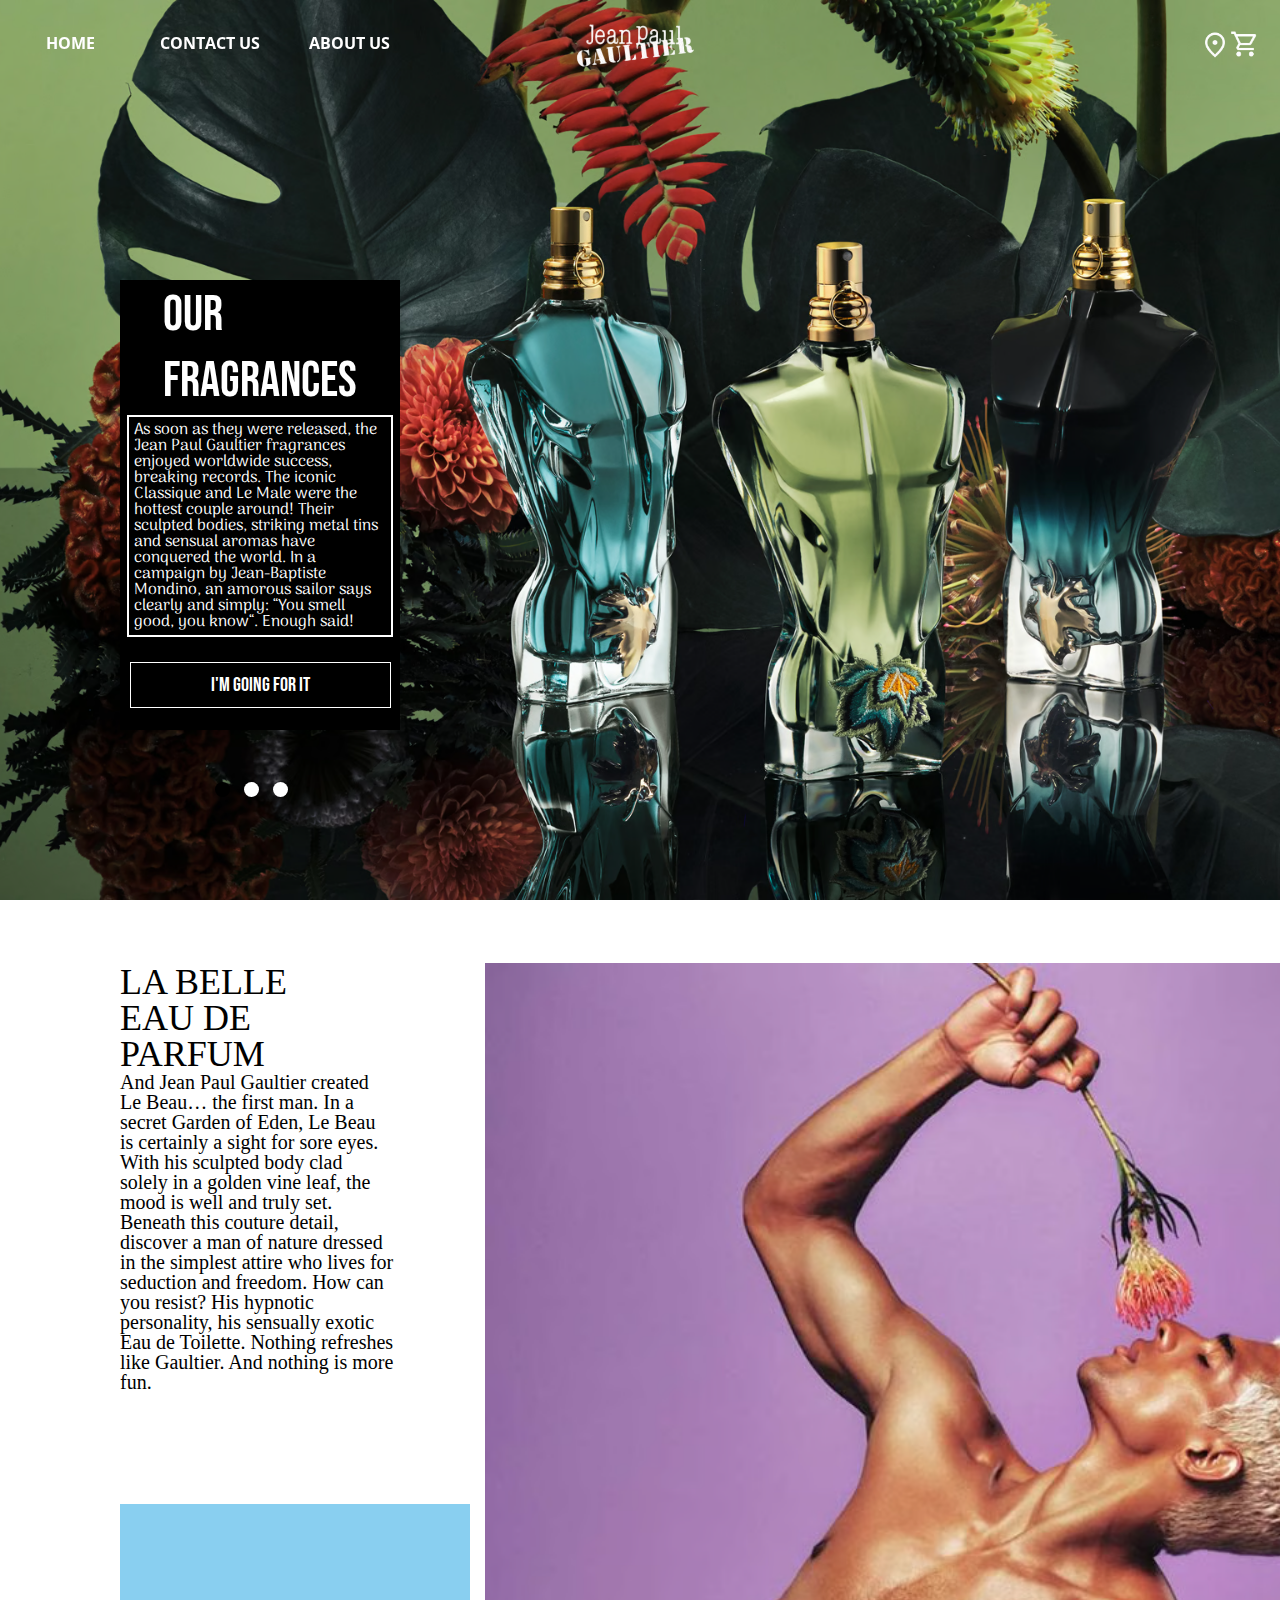
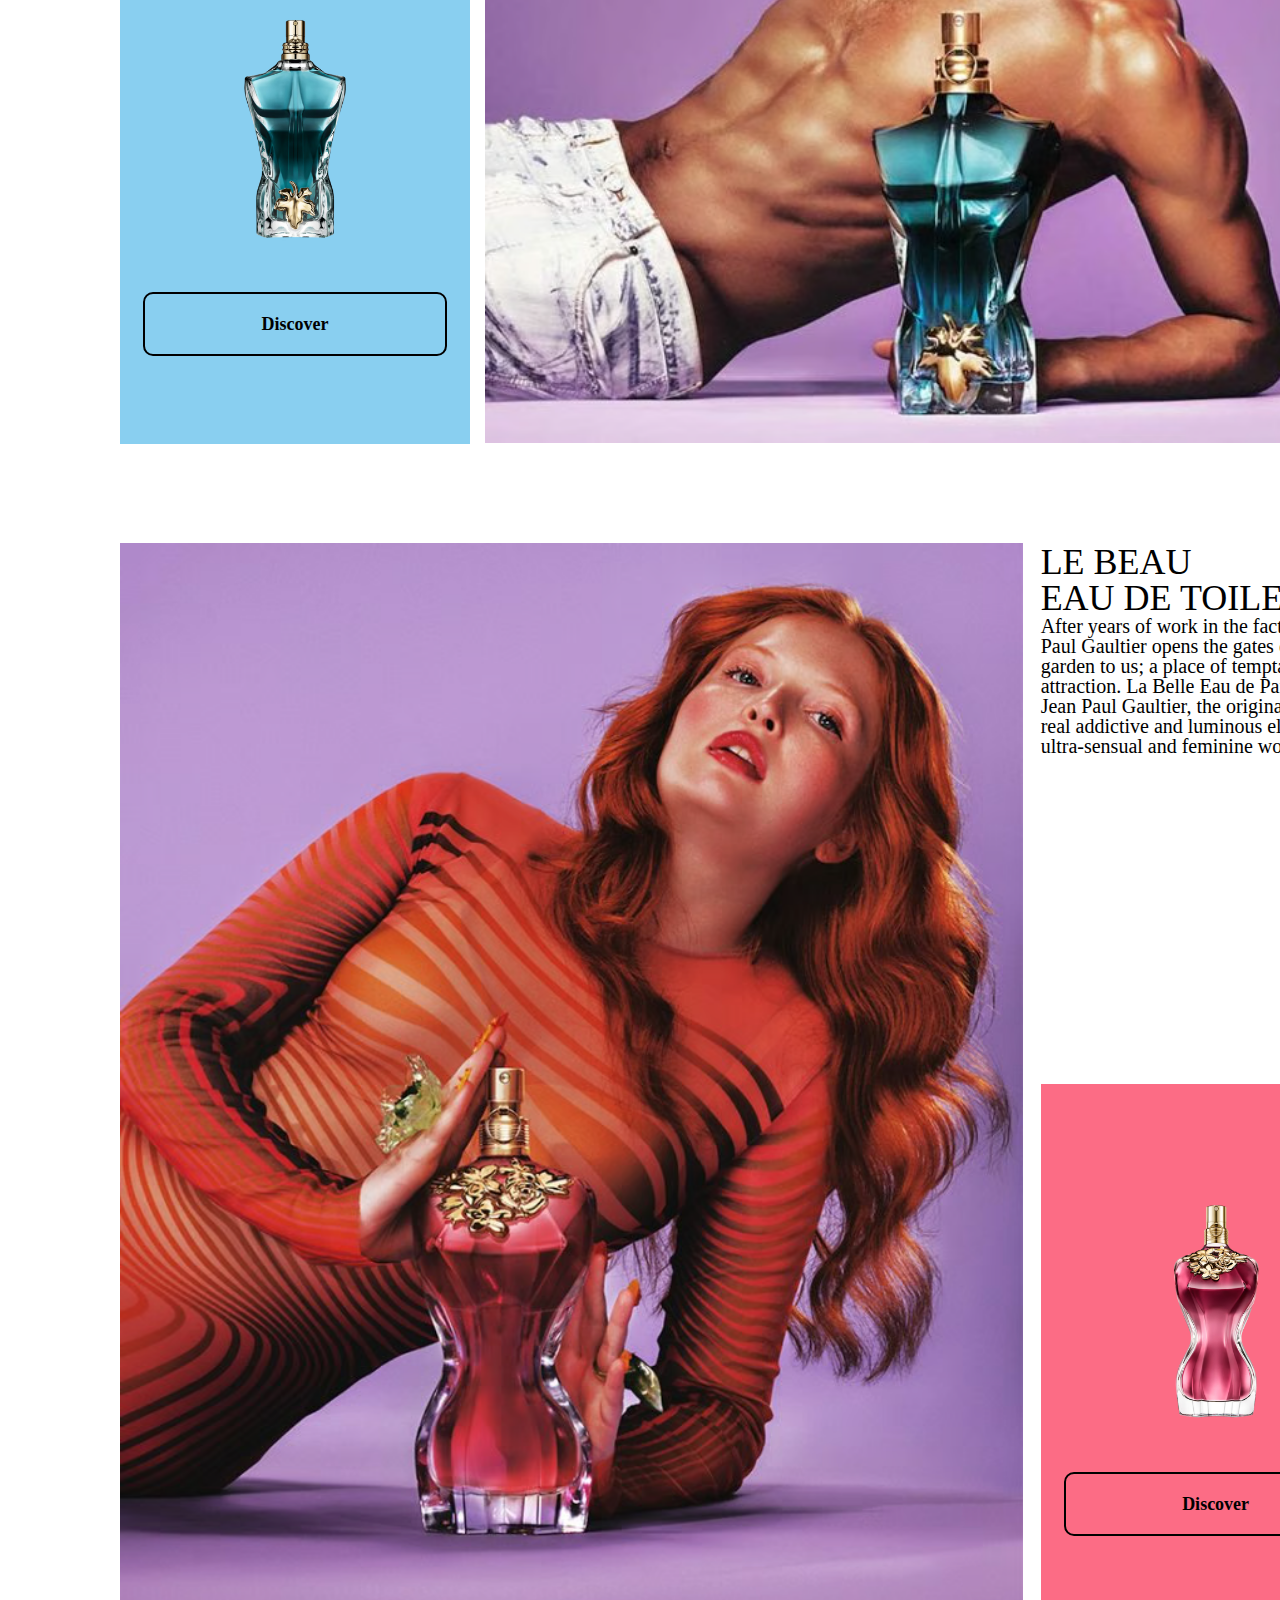
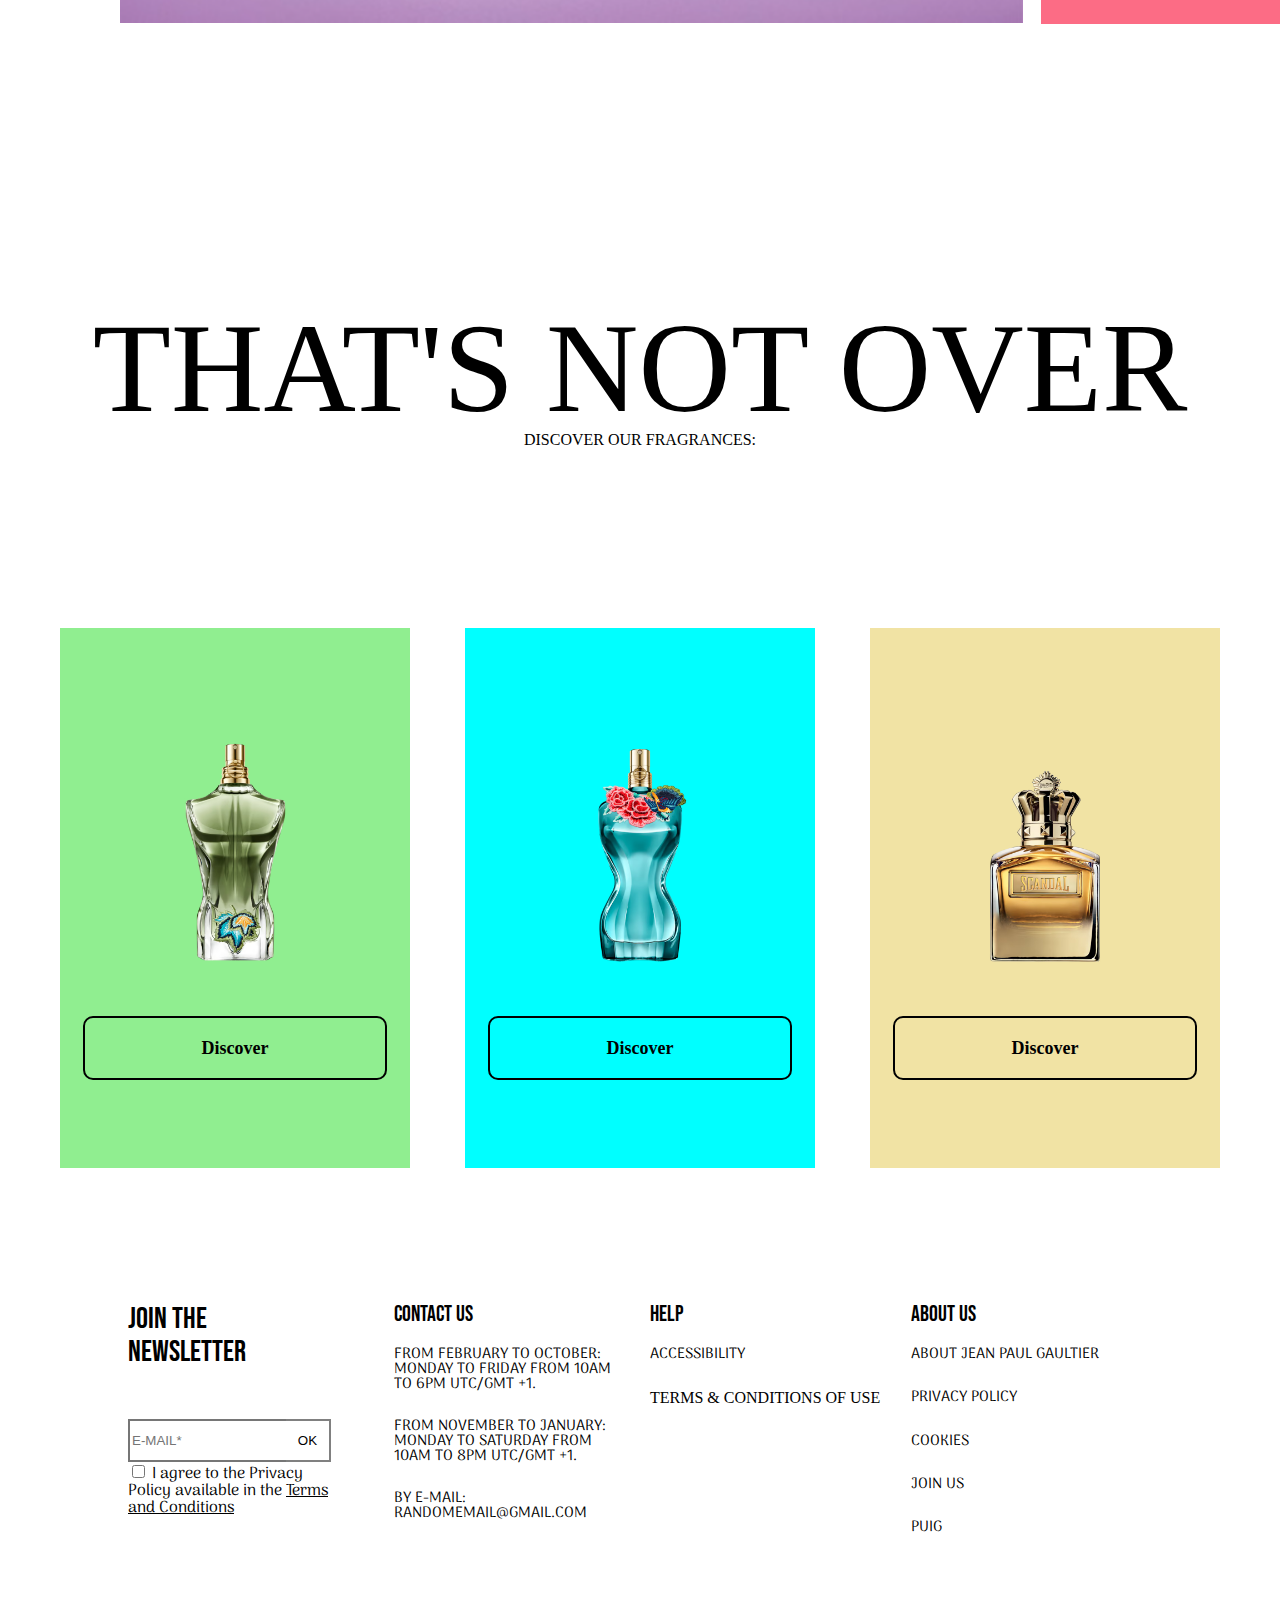
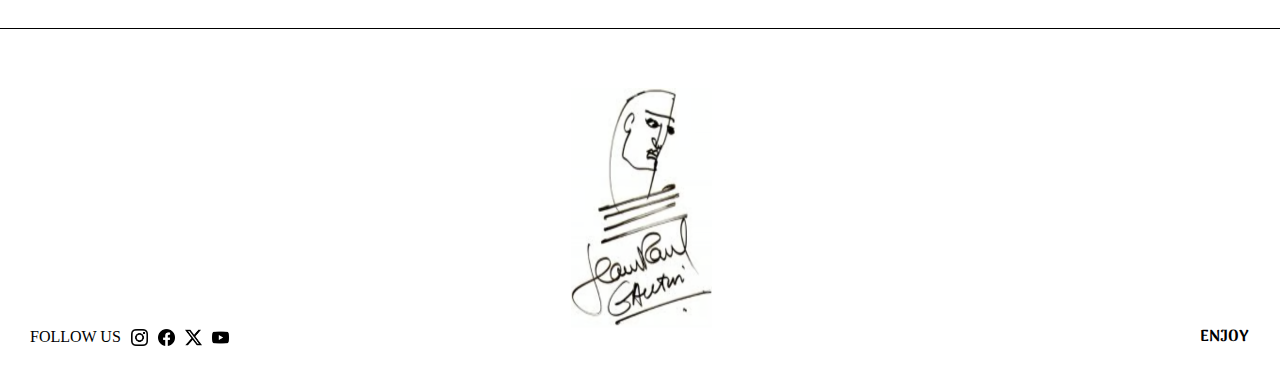
==== commit 758820ca: "Add files via upload" ====
--- a/Final_Project/index.html
+++ b/Final_Project/index.html
@@ -2,6 +2,11 @@
 <html lang="en">
   
 <head>
+
+
+    <!--Members:
+        Joao Pedro Schneidr Perondi, 200586154
+        Sumit Dhawan, 2005596156-->
     
     <!--Meta datas-->
     <meta charset="utf-8">
--- a/Final_Project/CSS/style.css
+++ b/Final_Project/CSS/style.css
@@ -835,6 +835,7 @@
     grid-area: p1-pr;
     justify-self: center;
     align-self: center;
+    margin-right: 15px;
 }
 .p1-poster{
     grid-area: p1-poster;
@@ -1002,6 +1003,17 @@
     height: 40vh;
     width: 100%;
 }
+
+.Headings-p{
+    text-align: center;
+}
+
+.Headings-p>p{
+    font-weight: bold;
+    font-size: 3vh;
+    padding-top: 5px;
+}
+
 .product-page{
     background: linear-gradient(to bottom, lightblue, blue, darkblue);
     margin: 50px;
@@ -1155,6 +1167,20 @@
         height: 40vh;
         width: auto;
     }
+
+    .p1-top,.p2-top{
+        padding-left: 30px;
+        padding-right: 30px;
+        margin-bottom: 50px;
+    }
+    .p1-pr, .p2-pr, .p3-pr, .p4-pr, .p5-pr  {
+        height: 50vh;
+        width: 30vw;
+    }
+    .p1-poster img, .p2-poster img{
+        height: 60vh;
+        width: auto;
+    }
 }
 
 @media screen and (max-width: 768px) {
@@ -1227,6 +1253,154 @@
 
     #ContactMast>img{
         left:40%;
+    }
+
+    .p-page{
+        flex-direction: column;
+        height: 160vh;
+        align-items: center;
+        justify-content: center;
+    }
+
+    .p-page>div{
+        height: 50%;
+    }
+
+    .p-page>div:nth-child(1){
+        width: 100%;
+        text-align: center;
+    }
+
+    .p-page>div>img{
+        width: 80%
+    }
+
+    .p-page>div:nth-child(2){
+        width: 40%;
+        text-align: center;
+    }
+
+    .p-page>div:nth-child(2)>p{
+        padding: 0;
+    }
+
+    .p-page2{
+        flex-direction: column;
+        height: 160vh;
+        align-items: center;
+        justify-content: center;
+    }
+
+    .p-page2>div{
+        height: 50%;
+    }
+
+    .p-page2>div:nth-child(1){
+        width: 100%;
+        text-align: center;
+    }
+
+    .p-page2>div>img{
+        width: 80%
+    }
+
+    .p-page2>div:nth-child(2){
+        width: 40%;
+        text-align: center;
+    }
+
+    .p-page2>div:nth-child(2)>h1{
+        color: white;
+    }
+
+    .p-page2>div:nth-child(2)>p{
+        padding: 0;
+        padding-top: 20px;
+    }
+
+    .p-page3{
+        flex-direction: column;
+        height: 160vh;
+        align-items: center;
+        justify-content: center;
+    }
+
+    .p-page3>div{
+        height: 50%;
+    }
+
+    .p-page3>div:nth-child(1){
+        width: 100%;
+        text-align: center;
+    }
+
+    .p-page3>div>img{
+        width: 80%
+    }
+
+    .p-page3>div:nth-child(2){
+        width: 40%;
+        text-align: center;
+    }
+
+    .p-page3>div:nth-child(2)>p{
+        padding: 0;
+    }
+
+    .p-page5{
+        flex-direction: column;
+        height: 160vh;
+        align-items: center;
+        justify-content: center;
+    }
+
+    .p-page5>div{
+        height: 50%;
+    }
+
+    .p-page5>div:nth-child(1){
+        width: 100%;
+        text-align: center;
+    }
+
+    .p-page5>div>img{
+        width: 80%
+    }
+
+    .p-page5>div:nth-child(2){
+        width: 50%;
+        text-align: center;
+    }
+
+    .p-page5>div:nth-child(2)>h1{
+        color:white;
+    }
+
+    .p-page5>div:nth-child(2)>p{
+        padding: 0;
+        padding-top: 20px;
+    }
+
+    .p1-pr, .p2-pr, .p3-pr, .p4-pr, .p5-pr  {
+        height: 40vh;
+        width: 25vw;
+    }
+    .discover-button {
+        margin-top: 20px;
+        width: 150px;
+        height: 30px;
+        border-radius: 10px;
+        font-size: 15px;
+    }
+    .p1-pr img, .p2-pr img, .p3-pr img, .p4-pr img, .p5-pr img {
+        height: 200px;
+        width: auto;
+    }
+    .p1-p-title, .p2-p-title{
+        font-size: 3vh;
+    }
+    .p1-p-p,.p2-p-p{
+        font-size: 14px;
     }
 }
 
@@ -1321,7 +1495,356 @@
         left:26%;
     }
 
-
+    .Headings-p>p{
+        padding-top: 10px;
+        font-size: 1.5;
+        font-weight: bold;
+    }
+
+    .Headings-p>h1{
+        font-size: 4vh;
+        padding-top: 50px;
+    }
+
+    .p-page>div{
+        width: 100%;
+        text-align: center;
+    }
+
+    .p-page>div:nth-child(1){
+        height: 40%;
+        display: flex;
+        justify-content: center;
+        align-items: center;
+    }
+
+    .p-page>div>img{
+        height: 70%;
+    }
+
+    .p-page>div>img{
+        padding: 0;
+    }
+
+    .p-page>div:nth-child(2){
+        width: 100%;
+        text-align: center;
+    }
+
+    .p-page>div:nth-child(2)>p{
+        width: 100%;
+    }
+
+    .Headings-p>p{
+        padding-top: 10px;
+        font-size: 1.5;
+        font-weight: bold;
+    }
+
+    .Headings-p>h1{
+        font-size: 4vh;
+        padding-top: 50px;
+    }
+
+    .p-page>div{
+        width: 100%;
+        text-align: center;
+    }
+
+    .p-page>div:nth-child(1){
+        height: 40%;
+        display: flex;
+        justify-content: center;
+        align-items: center;
+    }
+
+    .p-page>div>img{
+        height: 70%;
+    }
+
+    .p-page>div>img{
+        padding: 0;
+    }
+
+    .p-page>div:nth-child(2){
+        width: 100%;
+        text-align: center;
+    }
+
+    .p-page>div:nth-child(2)>p{
+        width: 100%;
+    }
+
+    .Headings-p>p{
+        padding-top: 10px;
+        font-size: 1.5;
+        font-weight: bold;
+    }
+
+    .Headings-p>h1{
+        font-size: 4vh;
+        padding-top: 50px;
+    }
+
+    .p-page>div{
+        width: 100%;
+        text-align: center;
+    }
+
+    .p-page>div:nth-child(1){
+        height: 40%;
+        display: flex;
+        justify-content: center;
+        align-items: center;
+    }
+
+    .p-page>div>img{
+        height: 70%;
+    }
+
+    .p-page>div>img{
+        padding: 0;
+    }
+
+    .p-page>div:nth-child(2){
+        width: 100%;
+        text-align: center;
+    }
+
+    .p-page>div:nth-child(2)>p{
+        width: 100%;
+    }
+
+    .Headings-p>p{
+        padding-top: 10px;
+        font-size: 1.5;
+        font-weight: bold;
+    }
+
+    .Headings-p>h1{
+        font-size: 4vh;
+        padding-top: 50px;
+    }
+
+    .p-page2>div{
+        width: 100%;
+        text-align: center;
+    }
+
+    .p-page2>div:nth-child(1){
+        height: 40%;
+        display: flex;
+        justify-content: center;
+        align-items: center;
+    }
+
+    .p-page2>div>img{
+        height: 70%;
+    }
+
+    .p-page2>div>img{
+        padding: 0;
+    }
+
+    .p-page2>div:nth-child(2){
+        width: 100%;
+        text-align: center;
+    }
+
+    .p-page2>div:nth-child(2)>p{
+        width: 100%;
+    }
+
+    .Headings-p>p{
+        padding-top: 10px;
+        font-size: 1.5;
+        font-weight: bold;
+    }
+
+    .Headings-p>h1{
+        font-size: 4vh;
+        padding-top: 50px;
+    }
+
+    .p-page>div{
+        width: 100%;
+        text-align: center;
+    }
+
+    .p-page>div:nth-child(1){
+        height: 40%;
+        display: flex;
+        justify-content: center;
+        align-items: center;
+    }
+
+    .p-page>div>img{
+        height: 70%;
+    }
+
+    .p-page>div>img{
+        padding: 0;
+    }
+
+    .p-page>div:nth-child(2){
+        width: 100%;
+        text-align: center;
+    }
+
+    .p-page>div:nth-child(2)>p{
+        width: 100%;
+    }
+
+    .Headings-p>p{
+        padding-top: 10px;
+        font-size: 1.5;
+        font-weight: bold;
+    }
+
+    .Headings-p>h1{
+        font-size: 4vh;
+        padding-top: 50px;
+    }
+
+    .p-page3>div{
+        width: 100%;
+        text-align: center;
+    }
+
+    .p-page3>div:nth-child(1){
+        height: 40%;
+        display: flex;
+        justify-content: center;
+        align-items: center;
+    }
+
+    .p-page3>div>img{
+        height: 70%;
+    }
+
+    .p-page3>div>img{
+        padding: 0;
+    }
+
+    .p-page3>div:nth-child(2){
+        width: 100%;
+        text-align: center;
+    }
+
+    .p-page3>div:nth-child(2)>p{
+        width: 100%;
+    }
+
+    .Headings-p>p{
+        padding-top: 10px;
+        font-size: 1.5;
+        font-weight: bold;
+    }
+
+    .Headings-p>h1{
+        font-size: 4vh;
+        padding-top: 50px;
+    }
+
+    .p-page>div{
+        width: 100%;
+        text-align: center;
+    }
+
+    .p-page>div:nth-child(1){
+        height: 40%;
+        display: flex;
+        justify-content: center;
+        align-items: center;
+    }
+
+    .p-page>div>img{
+        height: 70%;
+    }
+
+    .p-page>div>img{
+        padding: 0;
+    }
+
+    .p-page>div:nth-child(2){
+        width: 100%;
+        text-align: center;
+    }
+
+    .p-page>div:nth-child(2)>p{
+        width: 100%;
+    }
+
+    .Headings-p>p{
+        padding-top: 10px;
+        font-size: 1.5;
+        font-weight: bold;
+    }
+
+    .Headings-p>h1{
+        font-size: 4vh;
+        padding-top: 50px;
+    }
+
+    .p-page5>div{
+        width: 100%;
+        text-align: center;
+    }
+
+    .p-page5>div:nth-child(1){
+        height: 40%;
+        display: flex;
+        justify-content: center;
+        align-items: center;
+    }
+
+    .p-page5>div>img{
+        height: 70%;
+    }
+
+    .p-page5>div>img{
+        padding: 0;
+    }
+
+    .p-page5>div:nth-child(2){
+        width: 100%;
+        text-align: center;
+    }
+
+    .p-page5>div:nth-child(2)>p{
+        width: 100%;
+    }
+
+    .p1-pr{
+        margin: 10px;
+    }
+    .p-all{
+        padding: 0;
+    }
+    .p3-pr,.p4-pr,.p5-pr{
+        margin: 10px;
+    }
+    .p1-pr img, .p2-pr img, .p3-pr img, .p4-pr img, .p5-pr img {
+        height: 150px;
+        width: auto;
+    }
+    .p1-p-title, .p2-p-title{
+        font-size: 2.5vh;
+    }
+    .p1-p-p,.p2-p-p{
+        font-size: 10px;
+    }
+    .p1-poster img, .p2-poster img{
+        height: 45vh;
+        width: auto;
+    }
+    .discover-button {
+        margin-top: 20px;
+        width: 85px;
+        height: 25px;
+        border-radius: 10px;
+        font-size: 15px;
+    }
 }
 
 @media screen and (max-width: 375px){
@@ -1347,6 +1870,20 @@
         height: 20vh;
         width: auto;
     }
+
+    .p1-top,.p2-top{
+        margin-top: 10px;
+        padding-left: 20px;
+        padding-right: 20px;
+        margin-bottom: 20px;
+    }
+    .not-over h1{
+        font-size: 6rem;
+        padding-top: 15vh;
+    }
+    .not-over h3{
+        padding-bottom: 15vh;
+    }
 }
 
 @media screen and (max-width: 320px){
@@ -1380,6 +1917,25 @@
         left:17%;
     }
 
+    .discover-button {
+        margin-top: 15px;
+        width: 60px;
+        height: 20px;
+        border-radius: 10px;
+        font-size: 10px;
+    }
+    .not-over h1{
+        font-size: 5rem;
+        padding-top: 12vh;
+    }
+    .not-over h3{
+        padding-bottom: 12vh;
+    }
+    .p1-poster img, .p2-poster img{
+        height: 33vh;
+        width: auto;
+    }
+
 }
 
 /*Responsive design end*/